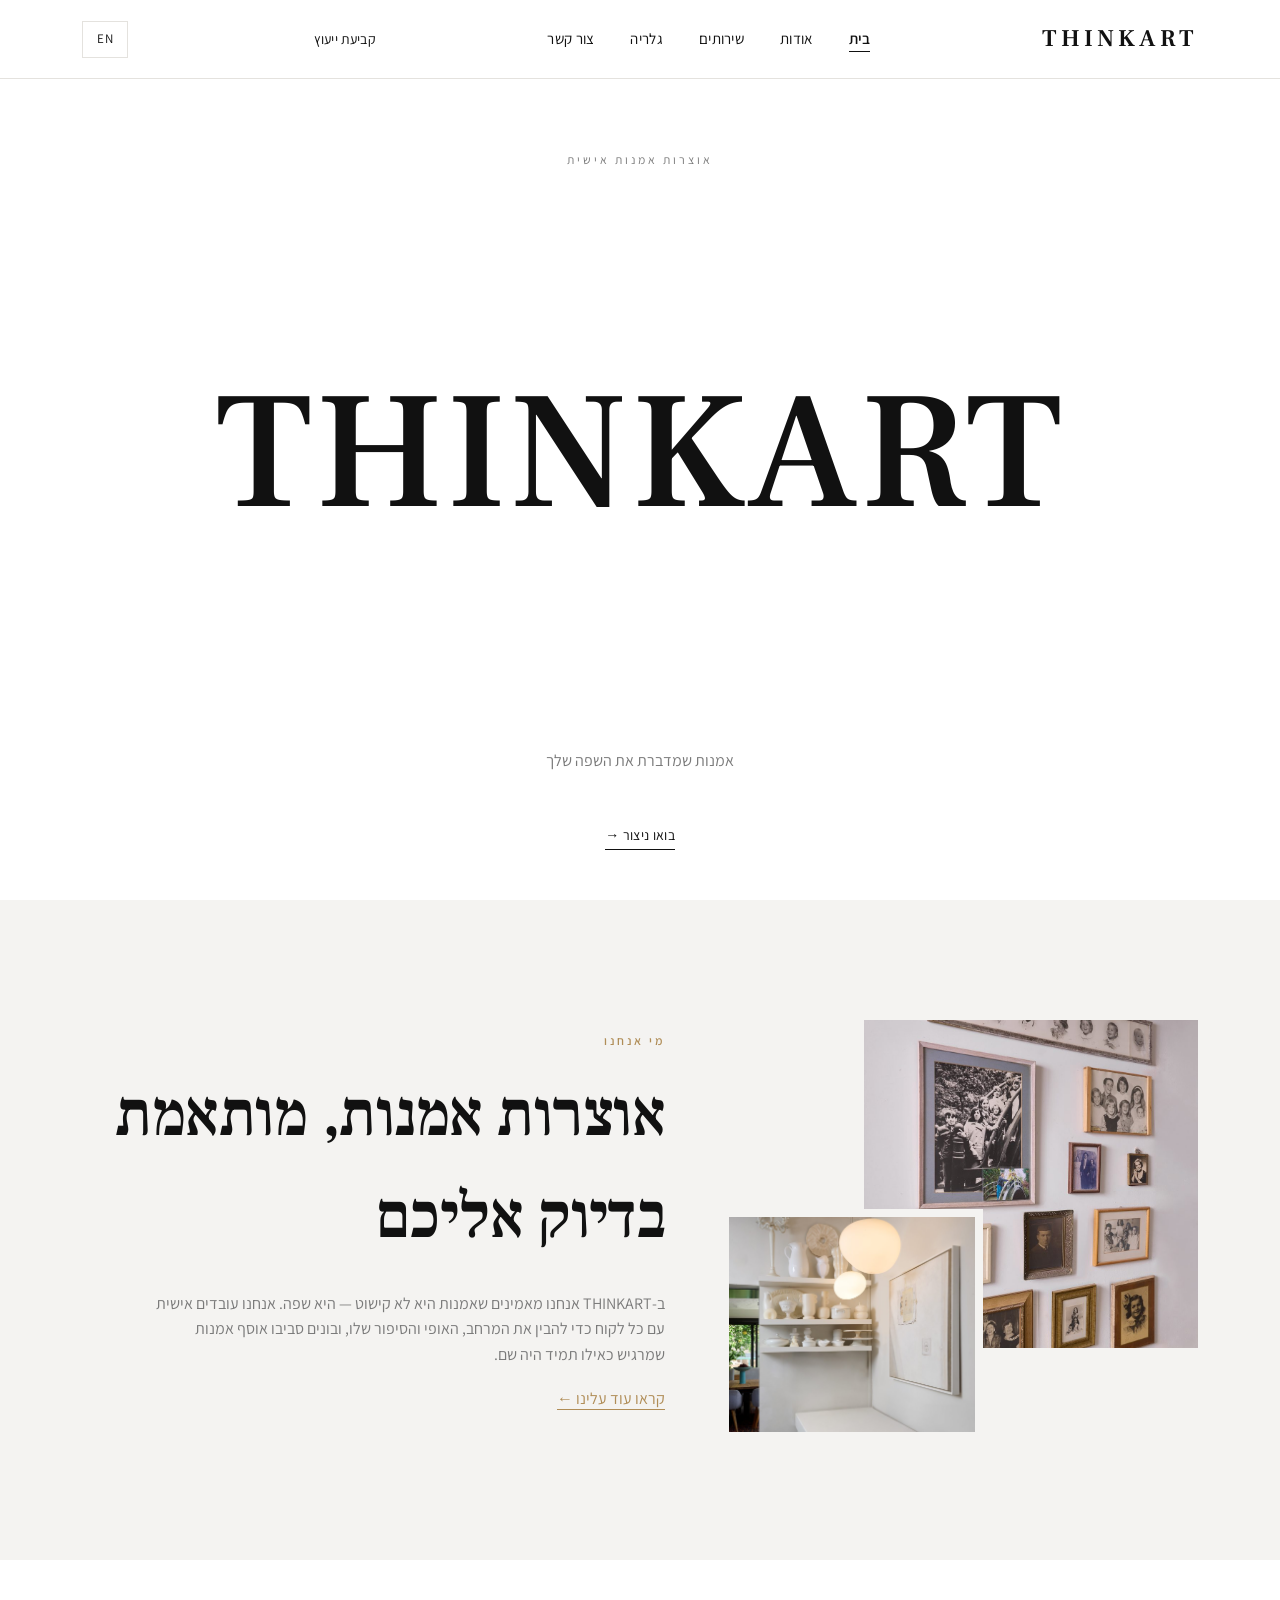
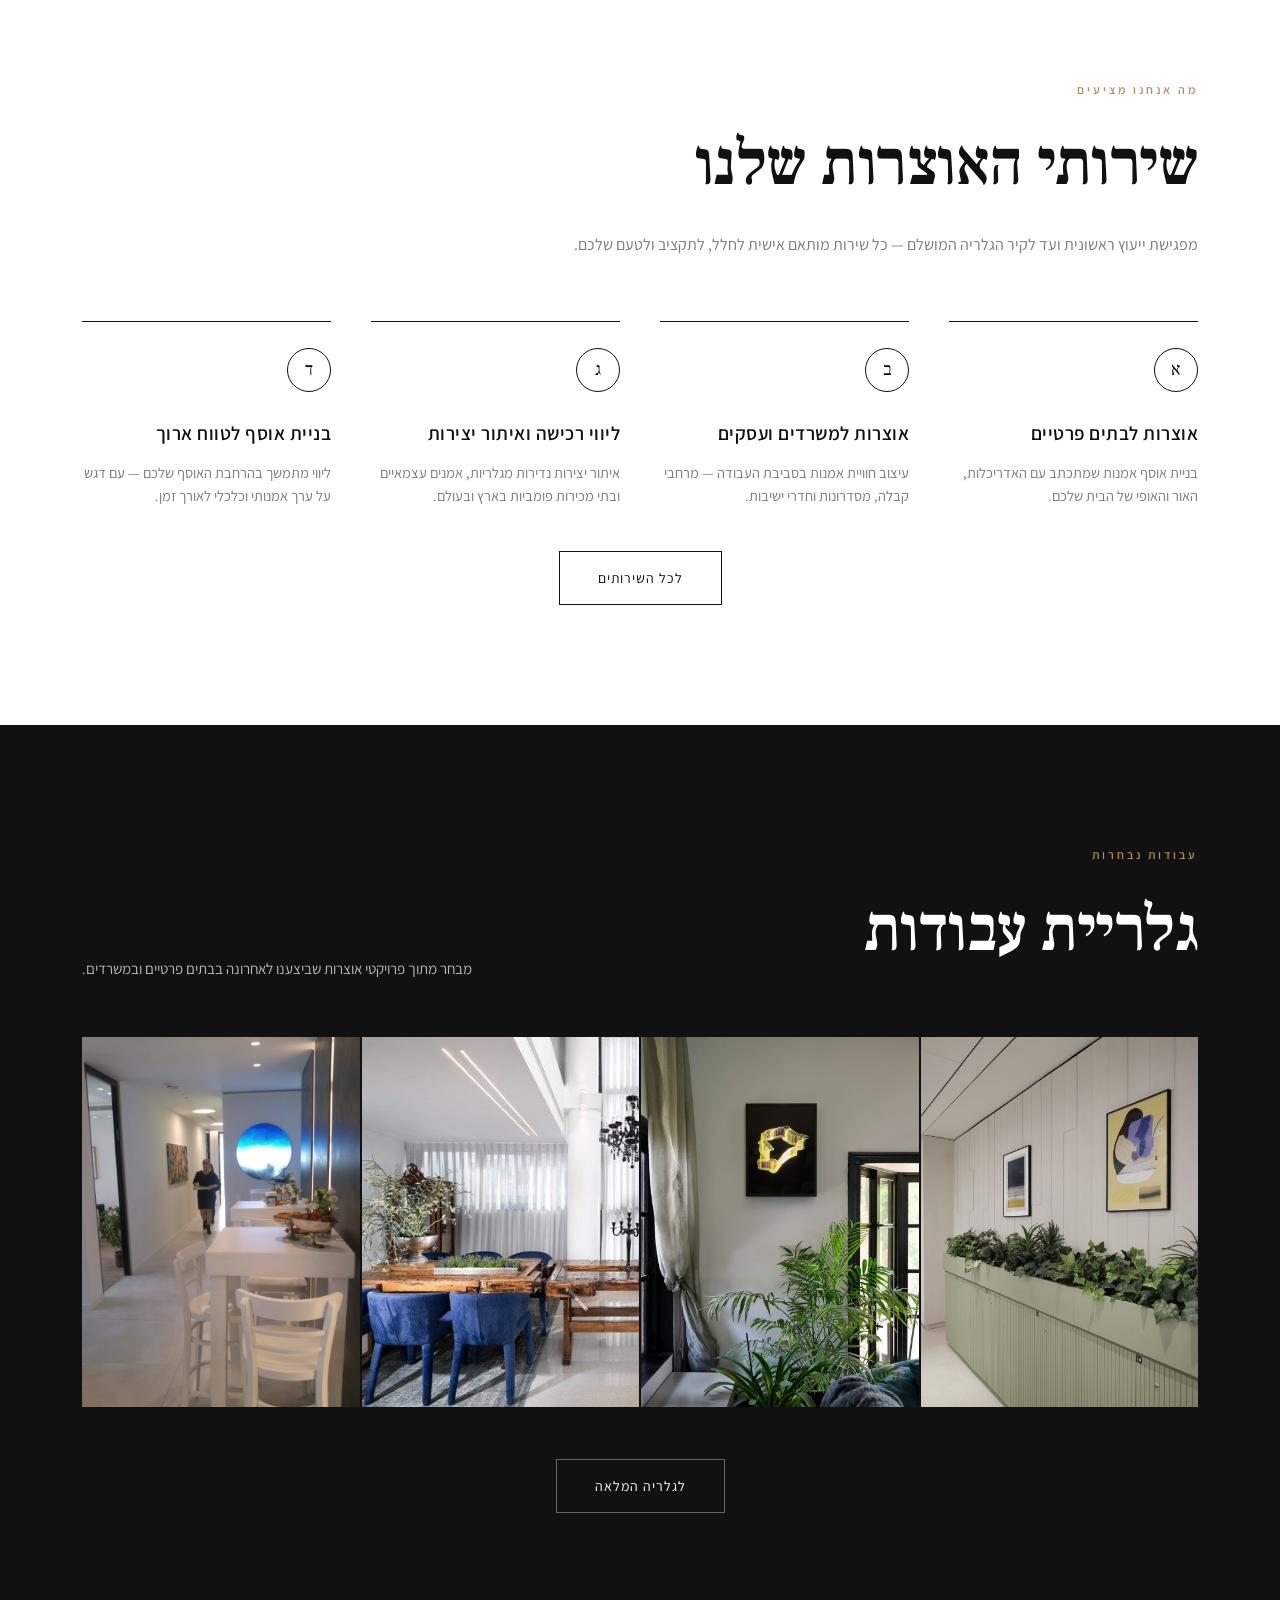
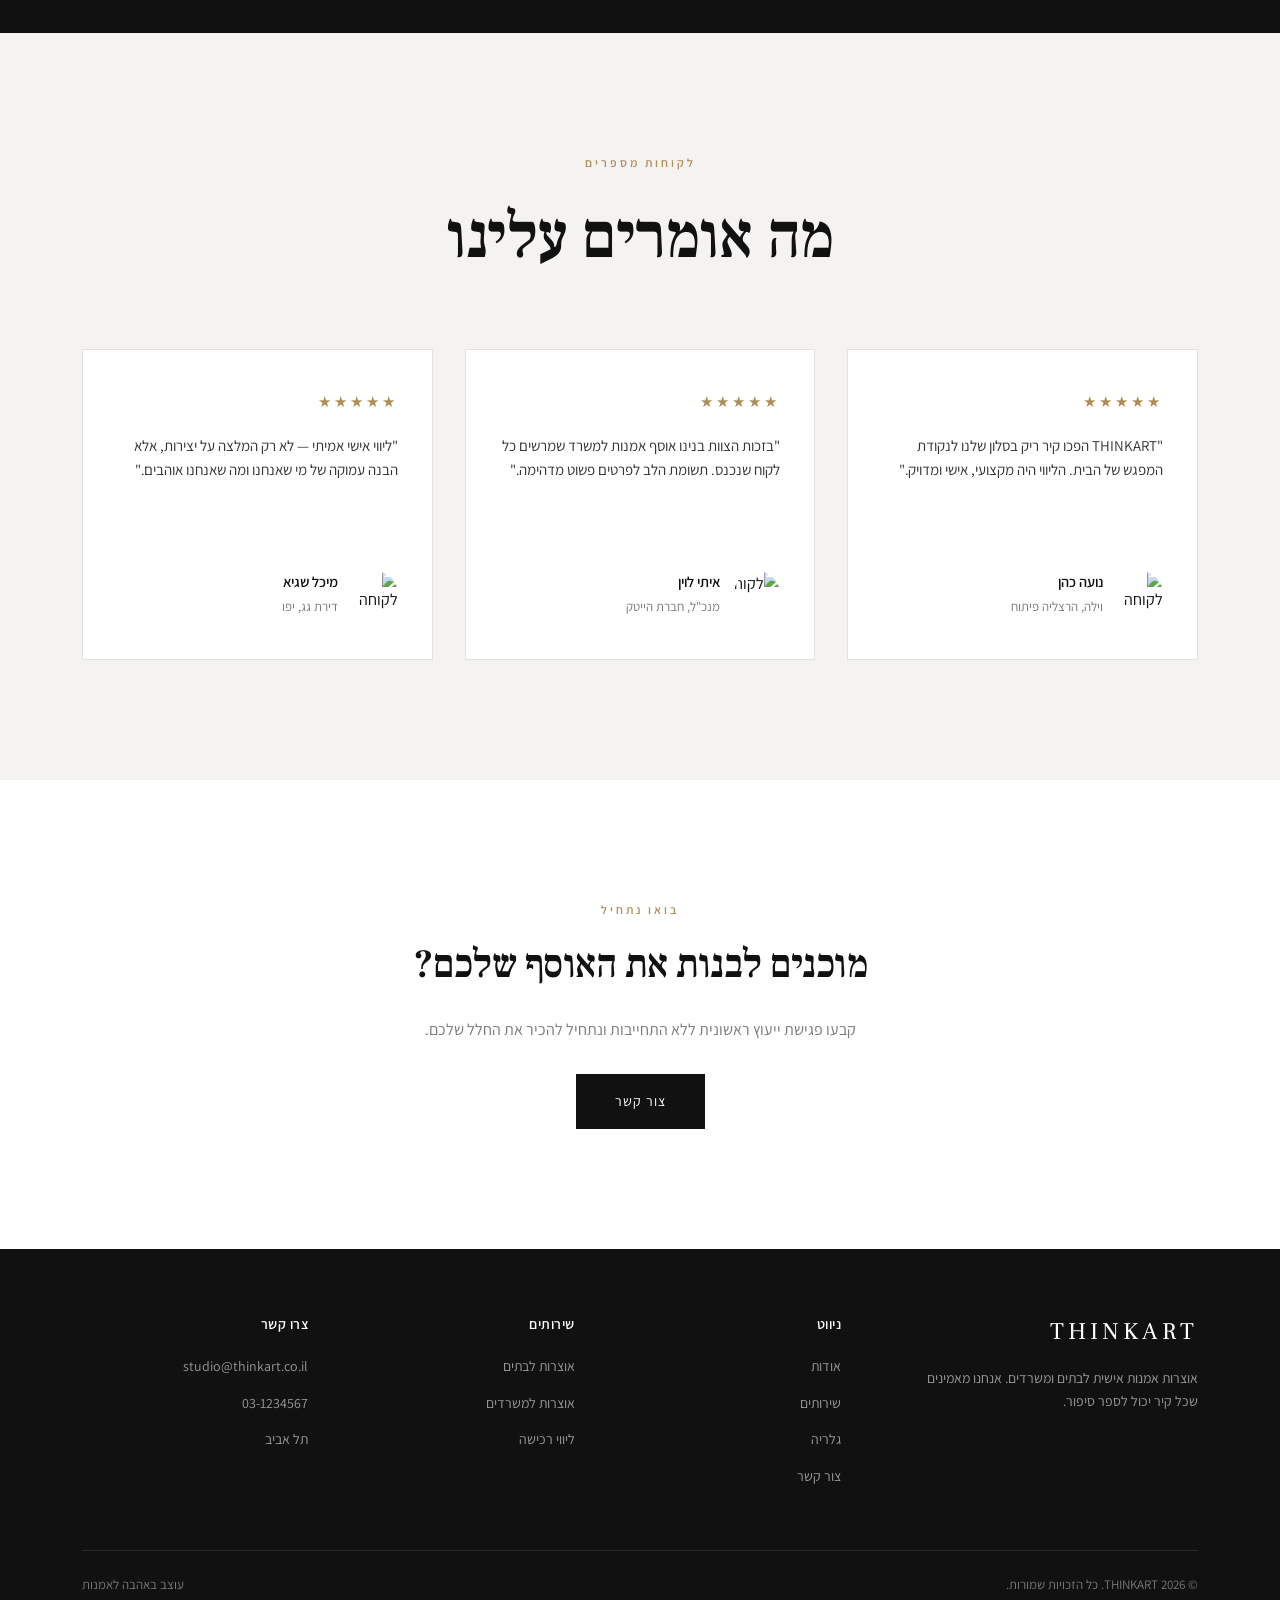
==== index.html @ 61cd1254 "Initial commit: THINKART landing site" ====
<!DOCTYPE html>
<html lang="he" dir="rtl">
<head>
<meta charset="UTF-8">
<meta name="viewport" content="width=device-width, initial-scale=1.0">
<title>THINKART | אוצרות אמנות אישית</title>
<link rel="preconnect" href="https://fonts.googleapis.com">
<link href="https://fonts.googleapis.com/css2?family=Assistant:wght@300;400;500;600;700&family=Frank+Ruhl+Libre:wght@400;500;700&display=swap" rel="stylesheet">
<link rel="stylesheet" href="style.css">
</head>
<body>

<header>
  <div class="nav-wrap">
    <a href="index.html" class="logo">THINKART</a>
    <nav>
      <ul id="navList">
        <li><a href="index.html" class="active">בית</a></li>
        <li><a href="about.html">אודות</a></li>
        <li><a href="services.html">שירותים</a></li>
        <li><a href="gallery.html">גלריה</a></li>
        <li><a href="contact.html">צור קשר</a></li>
      </ul>
    </nav>
    <a href="contact.html" class="btn nav-cta">קביעת ייעוץ</a>
    <a href="index-en.html" class="lang-toggle">EN</a>
    <button class="burger" id="burgerBtn" aria-label="תפריט">☰</button>
  </div>
</header>

<section class="hero-minimal" id="top">
  <span class="hero-min-label">אוצרות אמנות אישית</span>

  <div class="hero-min-center">
    <h1 class="hero-min-title">THINKART</h1>
  </div>

  <p class="hero-min-tagline">אמנות שמדברת את השפה שלך</p>

  <div class="hero-min-bottom container">
    <a href="contact.html" class="hero-min-cta">בואו ניצור →</a>
  </div>
</section>

<section class="about">
  <div class="container about-grid">
    <div class="about-imgs reveal">
      <div class="img1"><img src="images/gallery-06.jpg" alt="קיר זיכרון משפחתי בבית פרטי"></div>
      <div class="img2"><img src="images/gallery-08.jpg" alt="פינת קרמיקה ואמנות בגווני לבן"></div>
    </div>
    <div class="reveal">
      <span class="section-label">מי אנחנו</span>
      <h2>אוצרות אמנות, מותאמת<br>בדיוק אליכם</h2>
      <p>ב-THINKART אנחנו מאמינים שאמנות היא לא קישוט — היא שפה. אנחנו עובדים אישית עם כל לקוח כדי להבין את המרחב, האופי והסיפור שלו, ובונים סביבו אוסף אמנות שמרגיש כאילו תמיד היה שם.</p>
      <p><a href="about.html" style="color:var(--accent);border-bottom:1px solid var(--accent);">קראו עוד עלינו ←</a></p>
    </div>
  </div>
</section>

<section class="services">
  <div class="container">
    <div class="services-head reveal">
      <span class="section-label">מה אנחנו מציעים</span>
      <h2>שירותי האוצרות שלנו</h2>
      <p>מפגישת ייעוץ ראשונית ועד לקיר הגלריה המושלם — כל שירות מותאם אישית לחלל, לתקציב ולטעם שלכם.</p>
    </div>
    <div class="services-grid">
      <div class="service-card reveal">
        <div class="icon">א</div>
        <h3>אוצרות לבתים פרטיים</h3>
        <p>בניית אוסף אמנות שמתכתב עם האדריכלות, האור והאופי של הבית שלכם.</p>
      </div>
      <div class="service-card reveal">
        <div class="icon">ב</div>
        <h3>אוצרות למשרדים ועסקים</h3>
        <p>עיצוב חוויית אמנות בסביבת העבודה — מרחבי קבלה, מסדרונות וחדרי ישיבות.</p>
      </div>
      <div class="service-card reveal">
        <div class="icon">ג</div>
        <h3>ליווי רכישה ואיתור יצירות</h3>
        <p>איתור יצירות נדירות מגלריות, אמנים עצמאיים ובתי מכירות פומביות בארץ ובעולם.</p>
      </div>
      <div class="service-card reveal">
        <div class="icon">ד</div>
        <h3>בניית אוסף לטווח ארוך</h3>
        <p>ליווי מתמשך בהרחבת האוסף שלכם — עם דגש על ערך אמנותי וכלכלי לאורך זמן.</p>
      </div>
    </div>
    <div style="text-align:center;margin-top:44px;" class="reveal">
      <a href="services.html" class="btn">לכל השירותים</a>
    </div>
  </div>
</section>

<section class="gallery">
  <div class="container">
    <div class="gallery-head reveal">
      <div>
        <span class="section-label">עבודות נבחרות</span>
        <h2>גלריית עבודות</h2>
      </div>
      <p>מבחר מתוך פרויקטי אוצרות שביצענו לאחרונה בבתים פרטיים ובמשרדים.</p>
    </div>
    <div class="gallery-grid reveal">
      <div class="gallery-item">
        <img src="images/gallery-01.jpg" alt="מסדרון משרדי עם עבודות אמנות ממוסגרות">
        <div class="overlay"><span><strong>לובי משרדים</strong>אוצרות למסדרון כניסה</span></div>
      </div>
      <div class="gallery-item">
        <img src="images/gallery-09.jpg" alt="עבודת אמנות בוטנית מול הגינה">
        <div class="overlay"><span><strong>בית פרטי</strong>עבודה בוטנית מול הגינה</span></div>
      </div>
      <div class="gallery-item">
        <img src="images/gallery-12.jpg" alt="חדר אוכל עם עבודת קיר כחולה גדולה">
        <div class="overlay"><span><strong>בית פרטי</strong>עבודת קיר בחדר האוכל</span></div>
      </div>
      <div class="gallery-item">
        <img src="images/gallery-16.jpg" alt="פסל זכוכית עגול ועבודת קיר צבעונית במסדרון משרדי">
        <div class="overlay"><span><strong>לובי משרדים</strong>פסל זכוכית ועבודת קיר צבעונית</span></div>
      </div>
    </div>
    <div class="gallery-more reveal">
      <a href="gallery.html" class="btn">לגלריה המלאה</a>
    </div>
  </div>
</section>

<section class="testimonials">
  <div class="container">
    <div class="t-head reveal">
      <span class="section-label">לקוחות מספרים</span>
      <h2>מה אומרים עלינו</h2>
    </div>
    <div class="t-grid">
      <div class="t-card reveal">
        <div class="t-stars">★★★★★</div>
        <p>"THINKART הפכו קיר ריק בסלון שלנו לנקודת המפגש של הבית. הליווי היה מקצועי, אישי ומדויק."</p>
        <div class="t-person">
          <div class="t-avatar"><img src="https://images.unsplash.com/photo-1544005313-94ddf0286df2?q=80&w=200&auto=format&fit=crop" alt="לקוחה"></div>
          <div><strong>נועה כהן</strong><span>וילה, הרצליה פיתוח</span></div>
        </div>
      </div>
      <div class="t-card reveal">
        <div class="t-stars">★★★★★</div>
        <p>"בזכות הצוות בנינו אוסף אמנות למשרד שמרשים כל לקוח שנכנס. תשומת הלב לפרטים פשוט מדהימה."</p>
        <div class="t-person">
          <div class="t-avatar"><img src="https://images.unsplash.com/photo-1500648767791-00dcc994a43e?q=80&w=200&auto=format&fit=crop" alt="לקוח"></div>
          <div><strong>איתי לוין</strong><span>מנכ"ל, חברת הייטק</span></div>
        </div>
      </div>
      <div class="t-card reveal">
        <div class="t-stars">★★★★★</div>
        <p>"ליווי אישי אמיתי — לא רק המלצה על יצירות, אלא הבנה עמוקה של מי שאנחנו ומה שאנחנו אוהבים."</p>
        <div class="t-person">
          <div class="t-avatar"><img src="https://images.unsplash.com/photo-1517841905240-472988babdf9?q=80&w=200&auto=format&fit=crop" alt="לקוחה"></div>
          <div><strong>מיכל שגיא</strong><span>דירת גג, יפו</span></div>
        </div>
      </div>
    </div>
  </div>
</section>

<section class="contact">
  <div class="container" style="text-align:center;">
    <div class="reveal">
      <span class="section-label">בואו נתחיל</span>
      <h2 style="font-size:clamp(28px,4vw,40px);margin-bottom:20px;">מוכנים לבנות את האוסף שלכם?</h2>
      <p style="color:var(--grey);max-width:480px;margin:0 auto 32px;">קבעו פגישת ייעוץ ראשונית ללא התחייבות ונתחיל להכיר את החלל שלכם.</p>
      <a href="contact.html" class="btn btn-solid">צור קשר</a>
    </div>
  </div>
</section>

<footer>
  <div class="container">
    <div class="footer-grid">
      <div>
        <div class="footer-logo">THINKART</div>
        <p>אוצרות אמנות אישית לבתים ומשרדים. אנחנו מאמינים שכל קיר יכול לספר סיפור.</p>
      </div>
      <div class="footer-col">
        <h4>ניווט</h4>
        <ul>
          <li><a href="about.html">אודות</a></li>
          <li><a href="services.html">שירותים</a></li>
          <li><a href="gallery.html">גלריה</a></li>
          <li><a href="contact.html">צור קשר</a></li>
        </ul>
      </div>
      <div class="footer-col">
        <h4>שירותים</h4>
        <ul>
          <li><a href="services.html">אוצרות לבתים</a></li>
          <li><a href="services.html">אוצרות למשרדים</a></li>
          <li><a href="services.html">ליווי רכישה</a></li>
        </ul>
      </div>
      <div class="footer-col">
        <h4>צרו קשר</h4>
        <ul>
          <li><a href="#">studio@thinkart.co.il</a></li>
          <li><a href="#">03-1234567</a></li>
          <li><a href="#">תל אביב</a></li>
        </ul>
      </div>
    </div>
    <div class="footer-bottom">
      <span>© 2026 THINKART. כל הזכויות שמורות.</span>
      <span>עוצב באהבה לאמנות</span>
    </div>
  </div>
</footer>

<script src="script.js"></script>
</body>
</html>
---- style.css ----
:root{
  --black:#111111;
  --white:#ffffff;
  --grey:#7a7a7a;
  --light-grey:#f4f3f1;
  --line:#e4e2de;
  --accent:#b08d57;
}
*{margin:0;padding:0;box-sizing:border-box;}
html{scroll-behavior:smooth;}
body{
  font-family:'Assistant', sans-serif;
  color:var(--black);
  background:var(--white);
  line-height:1.6;
  font-weight:400;
}
h1,h2,h3,.serif{
  font-family:'Frank Ruhl Libre', serif;
  font-weight:500;
  letter-spacing:.5px;
}
h1{letter-spacing:-1.5px;font-weight:600;}
h2{letter-spacing:-.5px;font-weight:600;}

/* Marquee ticker */
.marquee-wrap{
  overflow:hidden;
  background:var(--black);
  padding:20px 0;
  border-top:1px solid #2a2a2a;
  border-bottom:1px solid #2a2a2a;
}
.marquee{
  display:flex;width:max-content;white-space:nowrap;
  animation:marquee-scroll 26s linear infinite;
}
.marquee span{
  font-family:'Frank Ruhl Libre',serif;
  font-size:clamp(20px,3vw,30px);
  color:var(--white);
  padding:0 26px;
  display:inline-flex;align-items:center;gap:26px;
  font-weight:500;
}
.marquee span::after{content:'※';color:var(--accent);font-size:16px;}
@keyframes marquee-scroll{
  from{transform:translateX(0);}
  to{transform:translateX(-50%);}
}
@media(prefers-reduced-motion: reduce){.marquee{animation:none;}}
a{color:inherit;text-decoration:none;}
img{display:block;width:100%;height:100%;object-fit:cover;}
.container{max-width:1180px;margin:0 auto;padding:0 32px;}
.section-label{
  text-transform:uppercase;
  letter-spacing:3px;
  font-size:12px;
  color:var(--accent);
  font-weight:600;
  margin-bottom:14px;
  display:block;
}
.btn{
  display:inline-block;
  padding:15px 38px;
  border:1px solid var(--black);
  font-size:14px;
  letter-spacing:1px;
  transition:all .3s ease;
  cursor:pointer;
  background:transparent;
}
.btn:hover{background:var(--black);color:var(--white);}
.btn-solid{background:var(--black);color:var(--white);}
.btn-solid:hover{background:transparent;color:var(--black);}

/* Header */
header{
  position:fixed;top:0;right:0;left:0;
  background:rgba(255,255,255,.92);
  backdrop-filter:blur(8px);
  z-index:100;
  border-bottom:1px solid var(--line);
}
.nav-wrap{
  display:flex;align-items:center;justify-content:space-between;
  padding:20px 32px;
  max-width:1180px;margin:0 auto;
}
.logo{
  font-family:'Frank Ruhl Libre', serif;
  font-size:24px;
  letter-spacing:4px;
  font-weight:600;
}
nav ul{display:flex;gap:36px;list-style:none;}
nav a{font-size:15px;letter-spacing:.3px;position:relative;}
nav a::after{
  content:'';position:absolute;bottom:-4px;right:0;width:0;height:1px;
  background:var(--black);transition:width .3s;
}
nav a:hover::after,nav a.active::after{width:100%;}
nav a.active{font-weight:600;}
.nav-cta{display:none;border:none;padding:0;font-size:14px;letter-spacing:.3px;border-bottom:1px solid transparent;transition:border-color .2s;}
.nav-cta:hover{background:transparent;color:var(--black);border-bottom-color:var(--black);}
@media(min-width:900px){.nav-cta{display:inline-block;}}
.burger{display:none;font-size:26px;background:none;border:none;cursor:pointer;}
.lang-toggle{
  border:1px solid var(--line);
  padding:7px 14px;
  font-size:13px;
  letter-spacing:.5px;
  margin-inline-start:14px;
  transition:all .2s;
  flex-shrink:0;
}
.lang-toggle:hover{background:var(--black);color:var(--white);border-color:var(--black);}

/* Page header banner (for inner pages) */
.page-banner{
  padding:160px 0 70px;
  background:var(--light-grey);
  text-align:center;
}
.page-banner h1{font-size:clamp(44px,8vw,88px);line-height:.98;margin-bottom:18px;}
.page-banner p{color:var(--grey);max-width:560px;margin:0 auto;font-size:16px;}
.breadcrumb{font-size:13px;color:var(--grey);margin-bottom:18px;letter-spacing:.3px;}
.breadcrumb a{color:var(--accent);}

/* Minimal editorial hero (home page) */
.hero-minimal{
  min-height:100vh;
  display:flex;flex-direction:column;justify-content:space-between;
  padding:150px 0 50px;
  position:relative;
  background:var(--white);
}
.hero-min-label{font-size:12px;letter-spacing:3px;text-transform:uppercase;color:var(--grey);text-align:center;}
.hero-min-center{
  position:relative;flex:1;
  display:flex;align-items:center;justify-content:center;
  text-align:center;min-height:260px;
}
.scatter-words{position:absolute;inset:0;pointer-events:none;overflow:hidden;}
.scatter-words span{
  position:absolute;font-family:'Frank Ruhl Libre',serif;
  color:var(--line);font-size:22px;
}
.hero-min-title{
  position:relative;z-index:1;
  font-size:clamp(56px,13vw,190px);
  letter-spacing:2px;font-weight:500;
  color:var(--black);
}
.hero-min-tagline{
  text-align:center;color:var(--grey);font-size:16px;
  margin-top:6px;
}
.hero-min-bottom{
  display:flex;justify-content:center;align-items:flex-end;
  gap:24px;flex-wrap:wrap;margin-top:50px;
}
.hero-min-col{
  display:flex;flex-direction:column;gap:5px;
  font-size:11px;color:#c9c9c9;
  text-transform:uppercase;letter-spacing:.5px;line-height:1.9;
  min-width:140px;
}
.hero-min-cta{
  font-size:14px;letter-spacing:.3px;
  border-bottom:1px solid var(--black);
  padding-bottom:3px;white-space:nowrap;
}
@media(max-width:700px){
  .hero-min-col{display:none;}
  .hero-min-bottom{justify-content:center;}
}

/* Hero */
.hero{
  min-height:100vh;
  display:flex;flex-direction:column;
  padding-top:73px;
  background:var(--white);
  position:relative;
}
.hero-inner{flex:1;display:flex;align-items:center;}
.hero-grid{
  display:grid;grid-template-columns:1fr;gap:60px;
  align-items:center;width:100%;
}
@media(min-width:900px){.hero-grid{grid-template-columns:1.1fr .9fr;}}
.hero-text h1{
  font-size:clamp(42px,7.5vw,96px);
  line-height:.98;
  margin-bottom:28px;
}
.hero-text p{
  font-size:18px;
  color:var(--grey);
  max-width:480px;
  margin-bottom:36px;
}
.hero-cta{display:flex;gap:16px;flex-wrap:wrap;}
.hero-visual{
  position:relative;
  aspect-ratio:4/5;
  background:var(--light-grey);
  overflow:hidden;
}
.hero-visual img{transition:transform 8s ease;}
.hero-visual:hover img{transform:scale(1.06);}
.hero-visual::before{
  content:'';position:absolute;inset:18px;
  border:1px solid rgba(255,255,255,.6);
  z-index:2;pointer-events:none;
}
.hero-stats{
  display:flex;gap:48px;margin-top:56px;padding-top:36px;
  border-top:1px solid var(--line);
  max-width:520px;
}
.hero-stats div strong{font-family:'Frank Ruhl Libre',serif;font-size:28px;display:block;}
.hero-stats div span{font-size:13px;color:var(--grey);letter-spacing:.3px;}

/* About */
.about{padding:120px 0;background:var(--light-grey);}
.about-grid{display:grid;grid-template-columns:1fr;gap:56px;align-items:center;}
@media(min-width:900px){.about-grid{grid-template-columns:.9fr 1.1fr;}}
.about-imgs{position:relative;height:420px;}
.about-imgs .img1{position:absolute;top:0;right:0;width:70%;height:78%;overflow:hidden;}
.about-imgs .img2{position:absolute;bottom:0;left:0;width:55%;height:55%;overflow:hidden;border:8px solid var(--light-grey);}
.about h2{font-size:clamp(32px,5.5vw,64px);margin-bottom:22px;}
.about p{color:var(--grey);font-size:16px;margin-bottom:18px;max-width:520px;}
.about-points{display:flex;flex-direction:column;gap:16px;margin-top:28px;}
.about-point{display:flex;align-items:flex-start;gap:14px;}
.about-point .num{
  font-family:'Frank Ruhl Libre',serif;color:var(--accent);
  font-size:15px;border:1px solid var(--accent);
  width:30px;height:30px;border-radius:50%;
  display:flex;align-items:center;justify-content:center;flex-shrink:0;
}
.about.on-white{background:var(--white);}

/* Values (about page extra) */
.values-grid{display:grid;grid-template-columns:1fr;gap:44px;margin-top:36px;}
@media(min-width:700px){.values-grid{grid-template-columns:repeat(3,1fr);}}
.value-card{background:transparent;padding:0;border-top:1px solid var(--black);padding-top:22px;}
.value-card h3{font-size:20px;margin-bottom:10px;font-family:'Frank Ruhl Libre',serif;font-weight:600;}
.value-card p{color:var(--grey);font-size:14.5px;}

/* Services */
.services{padding:120px 0;}
.services-head{max-width:640px;margin-bottom:64px;}
.services-head h2{font-size:clamp(32px,5.5vw,64px);}
.services-head p{color:var(--grey);margin-top:16px;font-size:16px;}
.services-grid{display:grid;grid-template-columns:1fr;gap:48px 40px;background:transparent;border:none;}
@media(min-width:700px){.services-grid{grid-template-columns:repeat(2,1fr);}}
@media(min-width:1050px){.services-grid{grid-template-columns:repeat(4,1fr);}}
.service-card{
  background:transparent;padding:0;padding-top:26px;
  border-top:1px solid var(--black);
  transition:opacity .35s ease;
}
.service-card:hover{opacity:.6;}
.service-card .icon{
  width:44px;height:44px;margin-bottom:26px;
  border:1px solid var(--black);border-radius:50%;
  display:flex;align-items:center;justify-content:center;
  font-family:'Frank Ruhl Libre',serif;font-size:18px;
}
.service-card h3{font-size:19px;margin-bottom:12px;font-weight:600;font-family:'Assistant',sans-serif;}
.service-card p{font-size:14.5px;color:var(--grey);}
.service-card a.more{display:inline-block;margin-top:16px;font-size:13px;color:var(--accent);border-bottom:1px solid var(--accent);}

/* Gallery */
.gallery{padding:120px 0;background:var(--black);color:var(--white);}
.gallery.on-white{background:var(--white);color:var(--black);}
.gallery.on-white .gallery-head h2{color:var(--black);}
.gallery.on-white .gallery-head p{color:var(--grey);}
.gallery.on-white .filter-btn{border-color:#ccc;color:#555;}
.gallery.on-white .filter-btn.active,.gallery.on-white .filter-btn:hover{background:var(--black);color:var(--white);border-color:var(--black);}
.gallery.on-white .gallery-more .btn{border-color:var(--black);color:var(--black);}
.gallery.on-white .gallery-more .btn:hover{background:var(--black);color:var(--white);}
.gallery-head{
  display:flex;justify-content:space-between;align-items:flex-end;
  flex-wrap:wrap;gap:24px;margin-bottom:56px;
}
.gallery-head h2{font-size:clamp(32px,5.5vw,64px);color:var(--white);}
.gallery-head p{color:#b8b8b8;max-width:420px;font-size:15px;}
.gallery .section-label{color:var(--accent);}
.gallery-filters{display:flex;gap:10px;flex-wrap:wrap;margin-bottom:40px;}
.filter-btn{
  background:transparent;border:1px solid #444;color:#ccc;
  padding:9px 20px;font-size:13px;letter-spacing:.5px;
  cursor:pointer;transition:all .25s;
}
.filter-btn.active,.filter-btn:hover{background:var(--white);color:var(--black);border-color:var(--white);}
.gallery-grid{
  display:grid;grid-template-columns:repeat(2,1fr);gap:2px;
}
@media(min-width:700px){.gallery-grid{grid-template-columns:repeat(4,1fr);}}
.gallery-item{
  position:relative;aspect-ratio:3/4;overflow:hidden;cursor:pointer;
}
.gallery-item img{transition:transform .6s ease, filter .6s ease;filter:grayscale(15%);}
.gallery-item:hover img{transform:scale(1.08);filter:grayscale(0%);}
.gallery-item .overlay{
  position:absolute;inset:0;
  background:linear-gradient(to top, rgba(0,0,0,.75), transparent 55%);
  display:flex;align-items:flex-end;padding:18px;
  opacity:0;transition:opacity .35s;
}
.gallery-item:hover .overlay{opacity:1;}
.gallery-item .overlay span{font-size:13px;letter-spacing:.5px;}
.gallery-item .overlay strong{display:block;font-family:'Frank Ruhl Libre',serif;font-size:16px;margin-bottom:4px;}
.gallery-more{text-align:center;margin-top:52px;}
.gallery-more .btn{border-color:#666;color:var(--white);}
.gallery-more .btn:hover{background:var(--white);color:var(--black);}

/* Process */
.process{padding:120px 0;}
.process.on-grey{background:var(--light-grey);}
.process-head{max-width:600px;margin-bottom:70px;}
.process-head h2{font-size:clamp(32px,5.5vw,64px);}
.process-steps{display:grid;grid-template-columns:1fr;gap:0;position:relative;}
@media(min-width:900px){.process-steps{grid-template-columns:repeat(4,1fr);}}
.process-step{
  padding:0 26px 26px 0;position:relative;
}
.process-step .step-num{
  font-family:'Frank Ruhl Libre',serif;font-size:52px;
  -webkit-text-stroke:1px var(--black);
  color:transparent;
  margin-bottom:18px;
  display:block;
}
.process-step h3{font-size:18px;margin-bottom:10px;font-weight:600;font-family:'Assistant',sans-serif;}
.process-step p{font-size:14.5px;color:var(--grey);}

/* Testimonials */
.testimonials{background:var(--light-grey);padding:120px 0;}
.testimonials.on-white{background:var(--white);}
.t-head{text-align:center;max-width:600px;margin:0 auto 60px;}
.t-head h2{font-size:clamp(32px,5.5vw,64px);}
.t-grid{display:grid;grid-template-columns:1fr;gap:32px;}
@media(min-width:900px){.t-grid{grid-template-columns:repeat(3,1fr);}}
.t-card{background:var(--white);padding:40px 34px;border:1px solid var(--line);}
.testimonials.on-white .t-card{background:var(--light-grey);border-color:var(--light-grey);}
.t-stars{color:var(--accent);letter-spacing:3px;margin-bottom:20px;font-size:15px;}
.t-card p{font-size:15px;color:#333;margin-bottom:26px;min-height:110px;}
.t-person{display:flex;align-items:center;gap:14px;}
.t-avatar{width:46px;height:46px;border-radius:50%;overflow:hidden;flex-shrink:0;}
.t-person strong{display:block;font-size:14.5px;font-weight:600;}
.t-person span{font-size:13px;color:var(--grey);}

/* CTA / Contact */
.contact{padding:120px 0;}
.contact-grid{display:grid;grid-template-columns:1fr;gap:60px;}
@media(min-width:900px){.contact-grid{grid-template-columns:.9fr 1.1fr;}}
.contact-info h2{font-size:clamp(32px,5.5vw,64px);margin-bottom:20px;}
.contact-info p{color:var(--grey);margin-bottom:36px;max-width:420px;}
.contact-detail{display:flex;align-items:center;gap:14px;margin-bottom:20px;font-size:15px;}
.contact-detail .dot{width:8px;height:8px;border-radius:50%;background:var(--accent);flex-shrink:0;}
.contact-social{display:flex;gap:14px;margin-top:36px;}
.contact-social a{
  width:42px;height:42px;border:1px solid var(--line);border-radius:50%;
  display:flex;align-items:center;justify-content:center;font-size:14px;
  transition:all .25s;
}
.contact-social a:hover{background:var(--black);color:var(--white);border-color:var(--black);}

form{background:var(--light-grey);padding:44px;}
.form-row{display:grid;grid-template-columns:1fr 1fr;gap:18px;margin-bottom:18px;}
@media(max-width:500px){.form-row{grid-template-columns:1fr;}}
label{font-size:13px;letter-spacing:.4px;display:block;margin-bottom:8px;color:#444;}
input,select,textarea{
  width:100%;padding:13px 14px;border:1px solid var(--line);
  background:var(--white);font-family:'Assistant',sans-serif;font-size:14.5px;
  outline:none;transition:border-color .25s;
}
input:focus,select:focus,textarea:focus{border-color:var(--black);}
.full{margin-bottom:18px;}
textarea{resize:vertical;min-height:110px;}
form .btn{width:100%;margin-top:6px;}

/* Map placeholder */
.map-block{height:320px;background:var(--light-grey);display:flex;align-items:center;justify-content:center;color:var(--grey);font-size:14px;letter-spacing:.5px;border:1px solid var(--line);}

footer{background:var(--black);color:#ccc;padding:64px 0 28px;}
.footer-grid{display:grid;grid-template-columns:1fr;gap:40px;margin-bottom:50px;}
@media(min-width:800px){.footer-grid{grid-template-columns:1.4fr 1fr 1fr 1fr;}}
.footer-logo{font-family:'Frank Ruhl Libre',serif;font-size:24px;letter-spacing:4px;color:var(--white);margin-bottom:16px;}
.footer-grid p{font-size:14px;color:#999;max-width:280px;}
.footer-col h4{color:var(--white);font-size:14px;letter-spacing:.5px;margin-bottom:18px;font-weight:600;}
.footer-col ul{list-style:none;}
.footer-col li{margin-bottom:11px;}
.footer-col a{font-size:14px;color:#999;transition:color .2s;}
.footer-col a:hover{color:var(--white);}
.footer-bottom{
  border-top:1px solid #2a2a2a;padding-top:24px;
  display:flex;justify-content:space-between;flex-wrap:wrap;gap:12px;
  font-size:13px;color:#777;
}

/* Mobile nav */
@media(max-width:899px){
  nav ul{
    position:fixed;top:73px;right:0;left:0;background:var(--white);
    flex-direction:column;padding:26px 32px;gap:22px;
    border-bottom:1px solid var(--line);
    transform:translateY(-150%);opacity:0;transition:all .3s ease;
    pointer-events:none;
  }
  nav ul.open{transform:translateY(0);opacity:1;pointer-events:auto;}
  .burger{display:block;}
  .about-imgs{height:340px;}
}

/* Content is visible by default. JS may optionally add "pre-hide" to
   elements below the fold and then swap it for "visible" on scroll —
   but nothing depends on JS running for content to be seen. */
.reveal{transition:opacity .7s ease, transform .7s ease;}
.reveal.pre-hide{opacity:0;transform:translateY(24px);}
.reveal.visible{opacity:1;transform:translateY(0);}
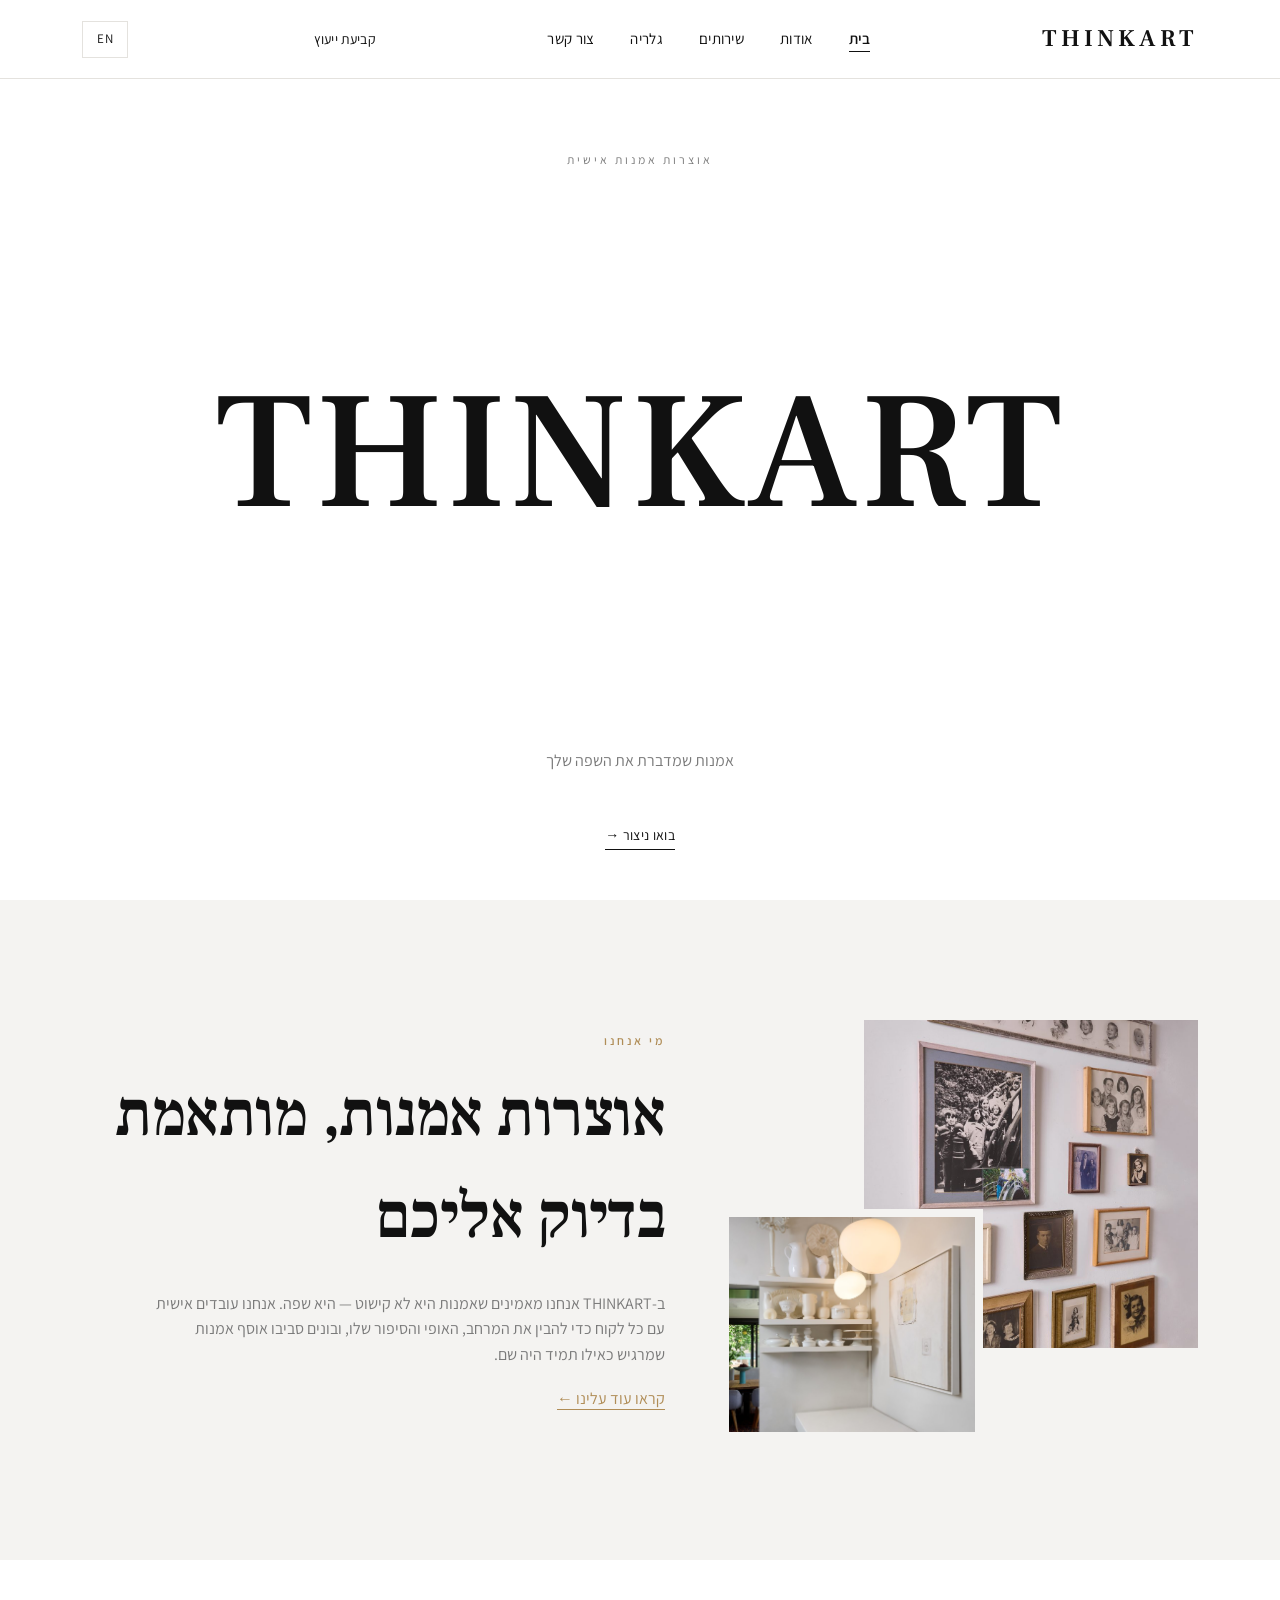
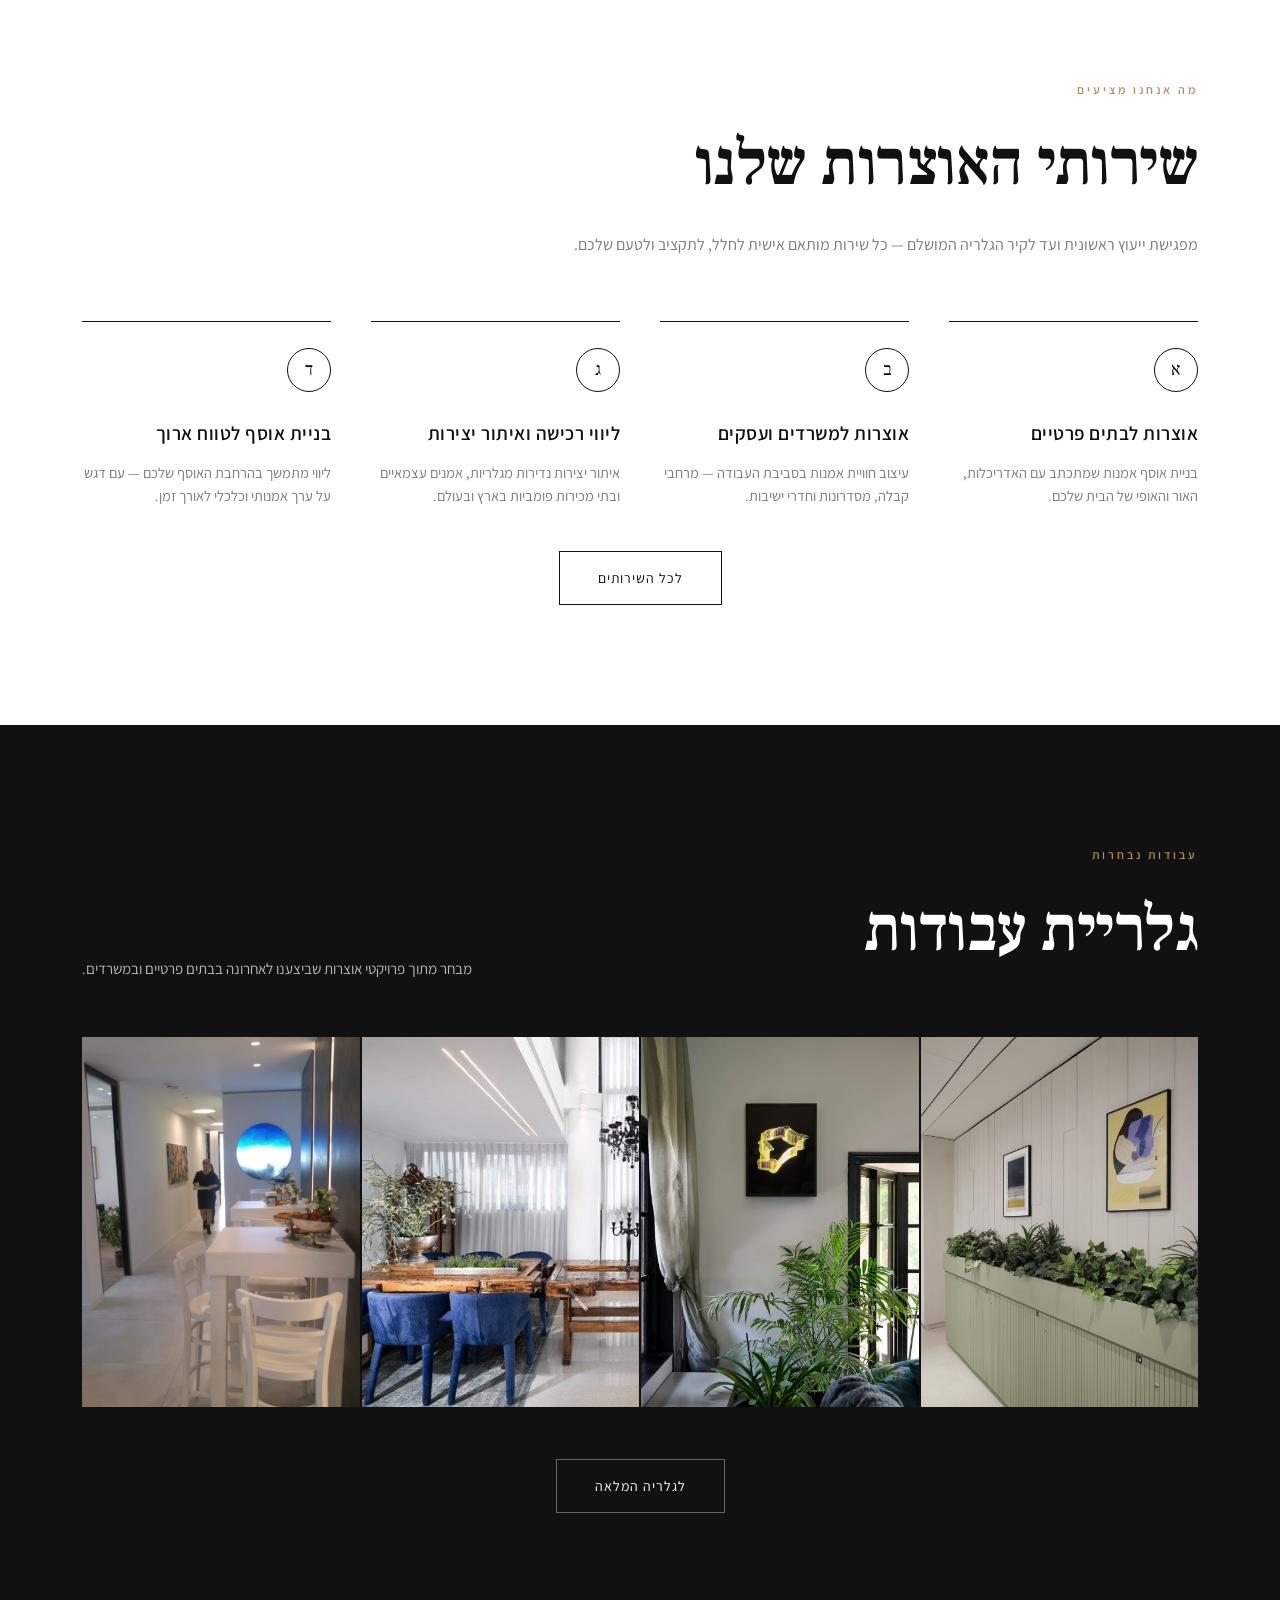
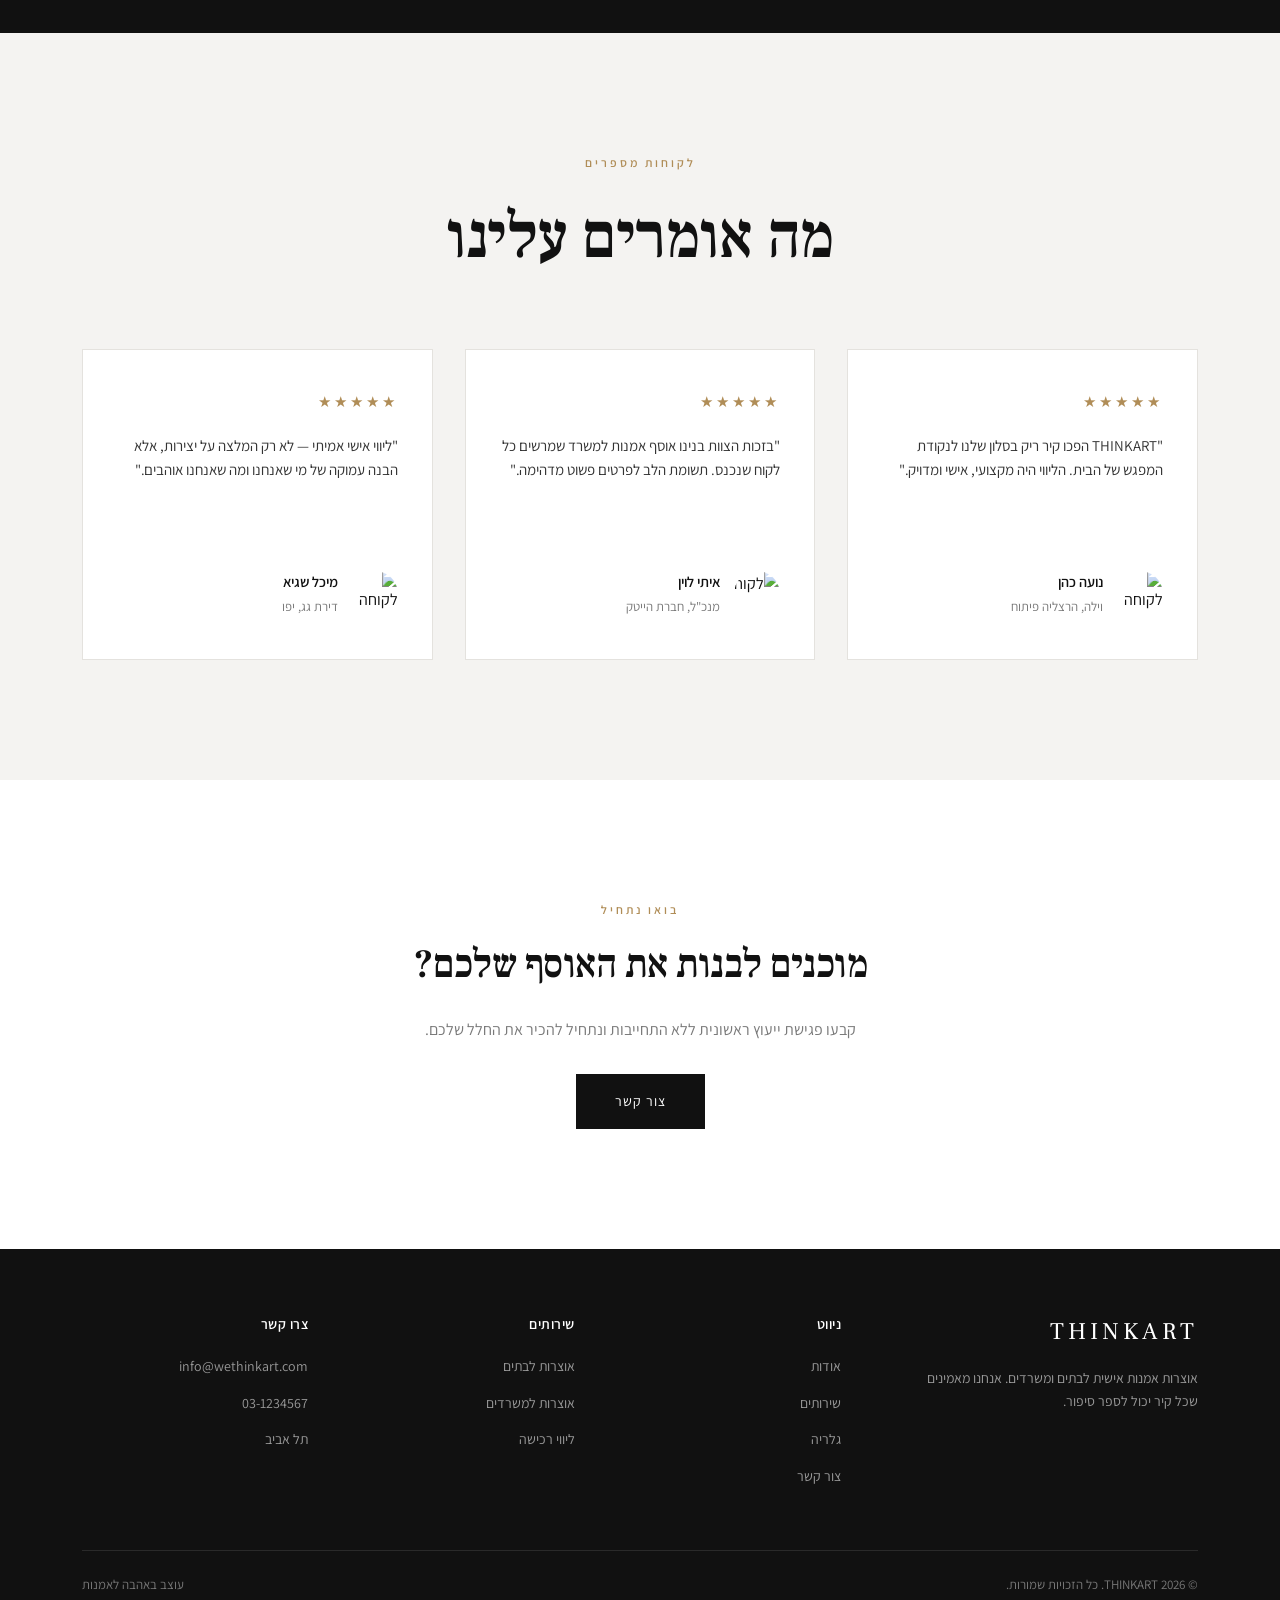
==== commit 65e46002: "Update email to info@wethinkart.com and rewrite About section with founders' story Co-Authored-By: C" ====
--- a/index.html
+++ b/index.html
@@ -198,7 +198,7 @@
       <div class="footer-col">
         <h4>צרו קשר</h4>
         <ul>
-          <li><a href="#">studio@thinkart.co.il</a></li>
+          <li><a href="#">info@wethinkart.com</a></li>
           <li><a href="#">03-1234567</a></li>
           <li><a href="#">תל אביב</a></li>
         </ul>
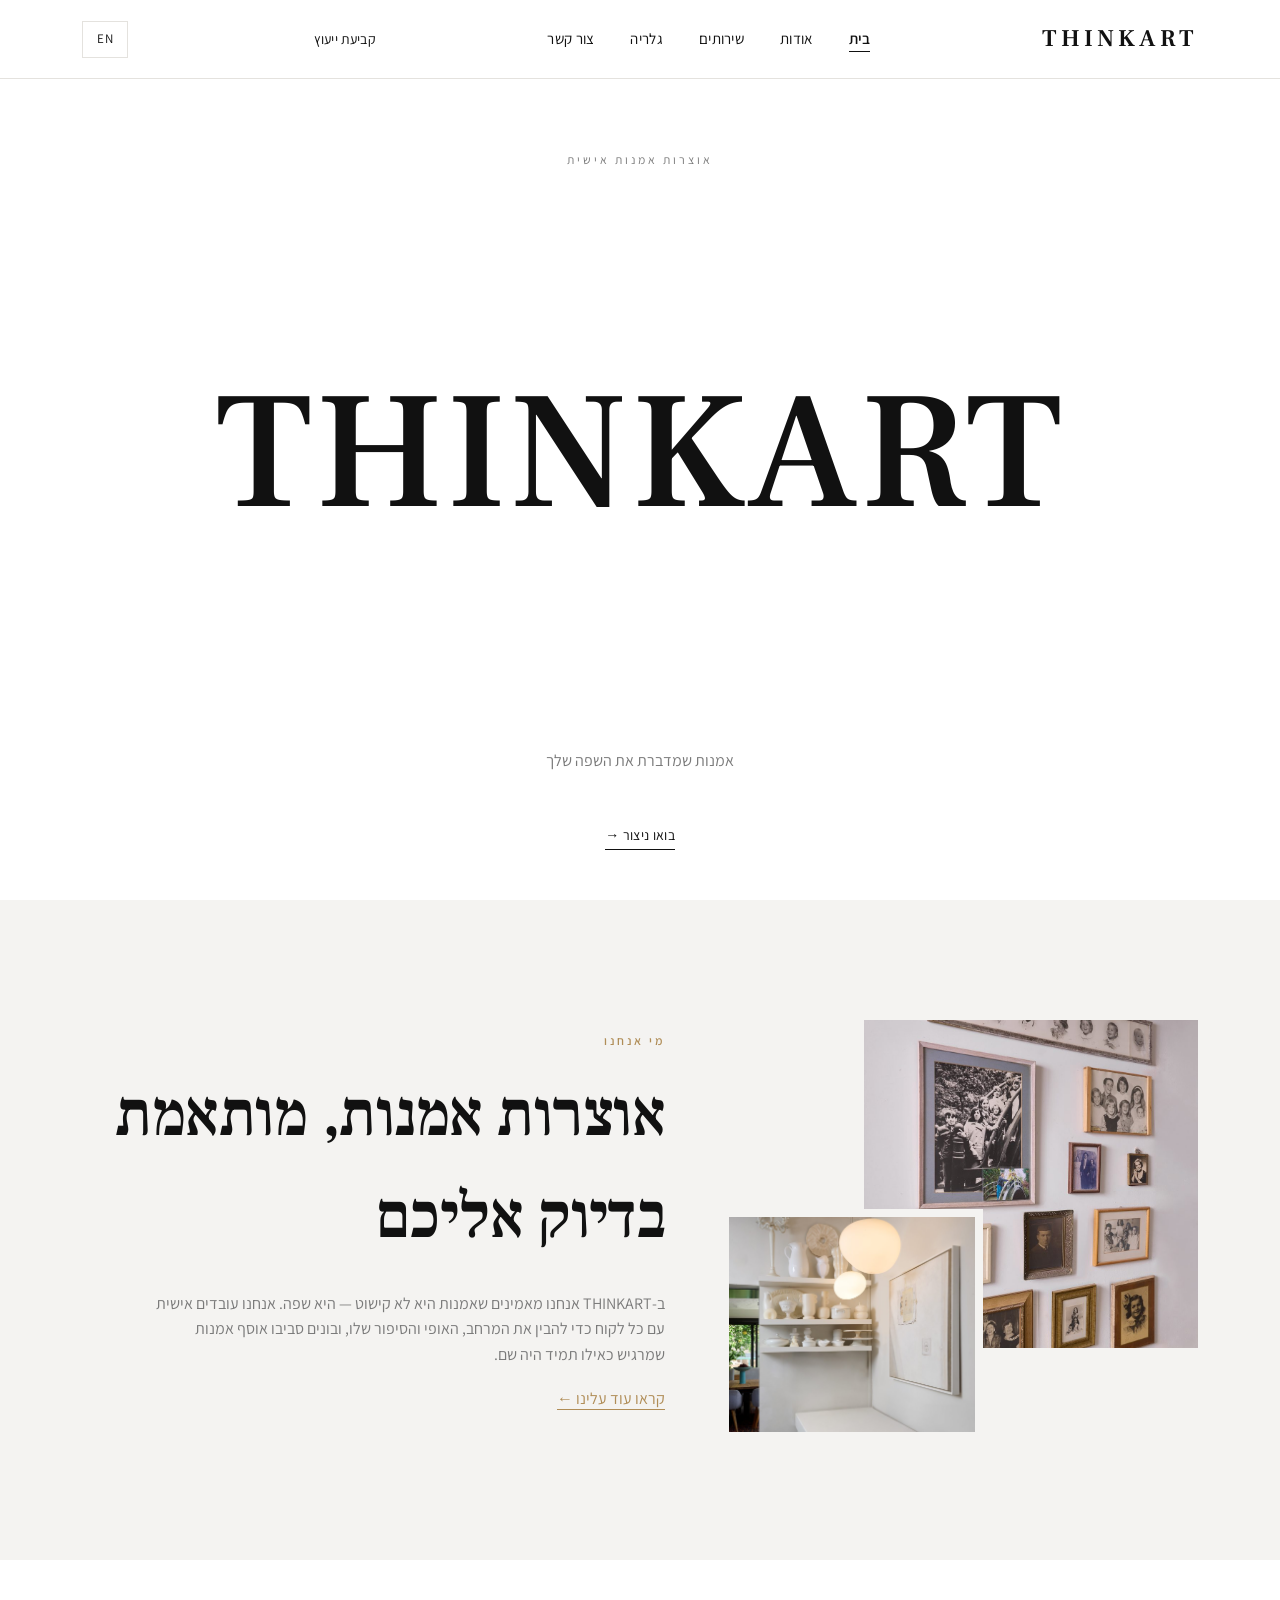
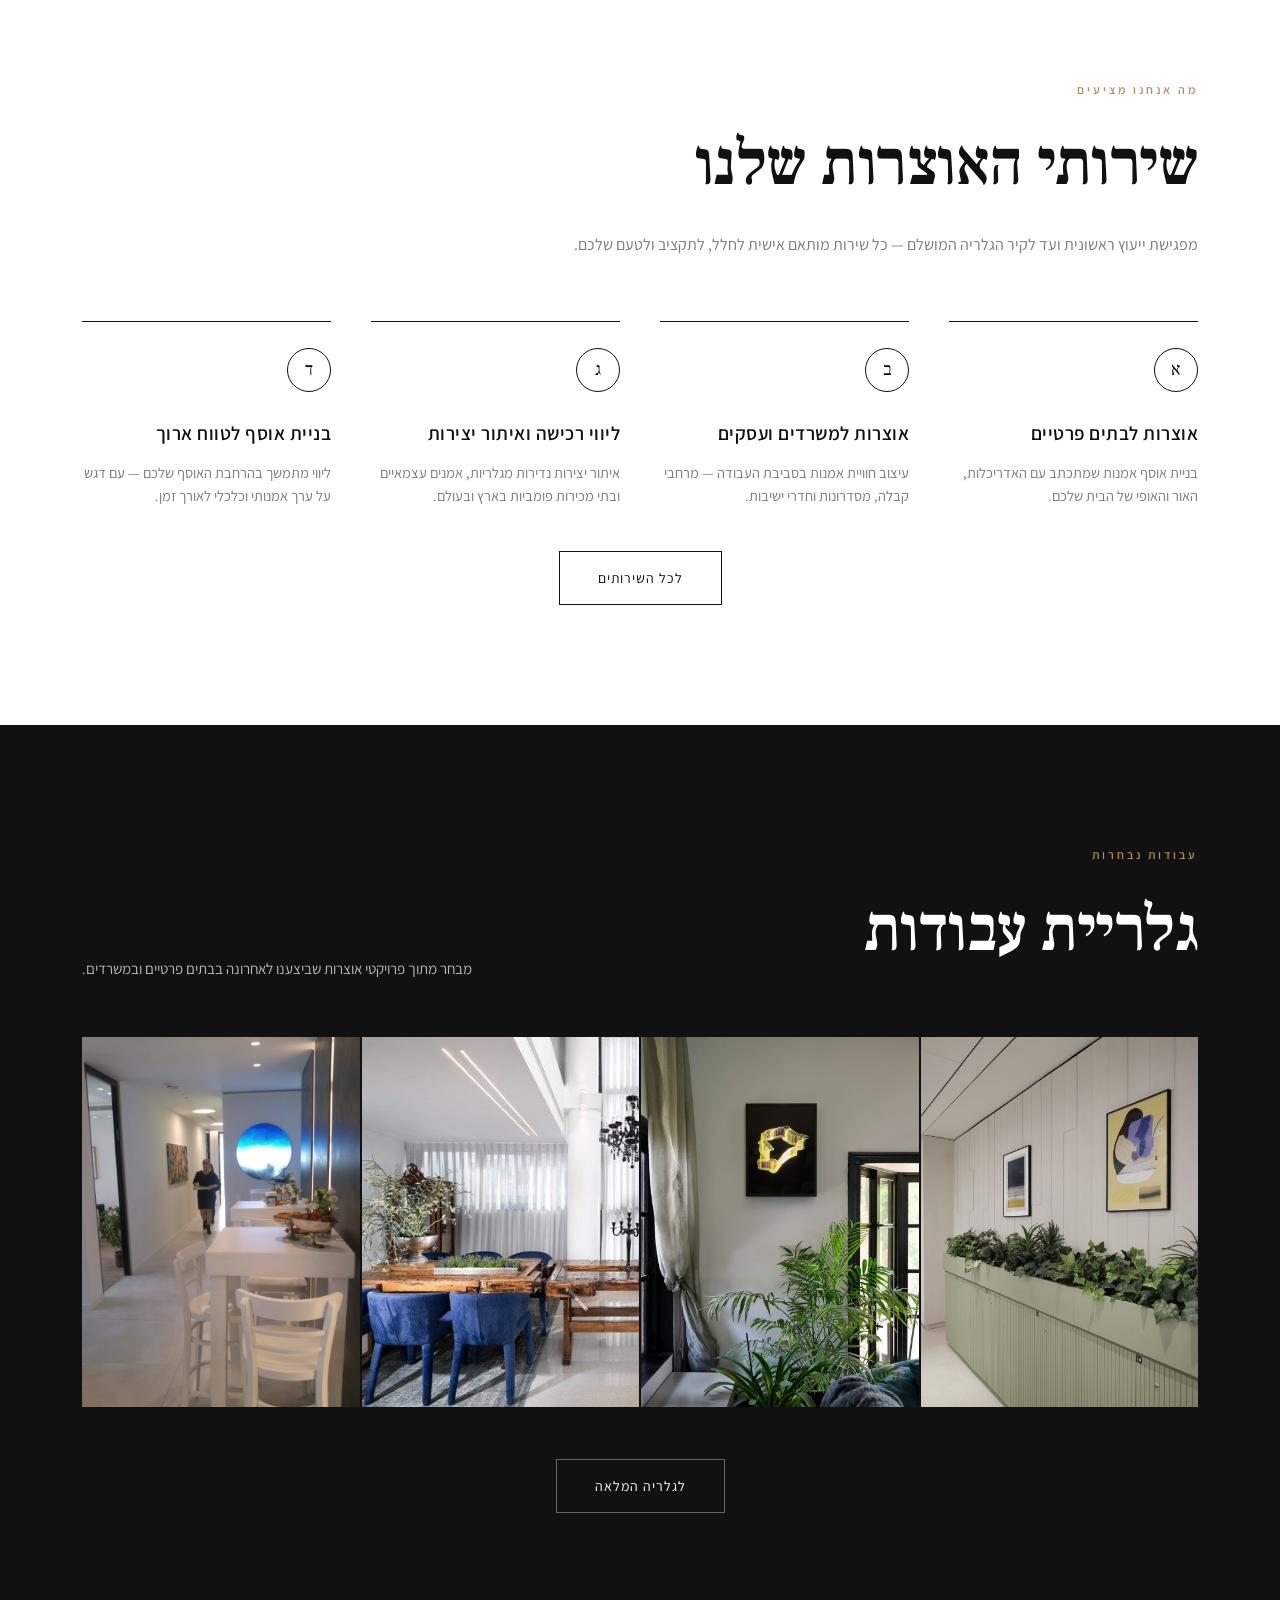
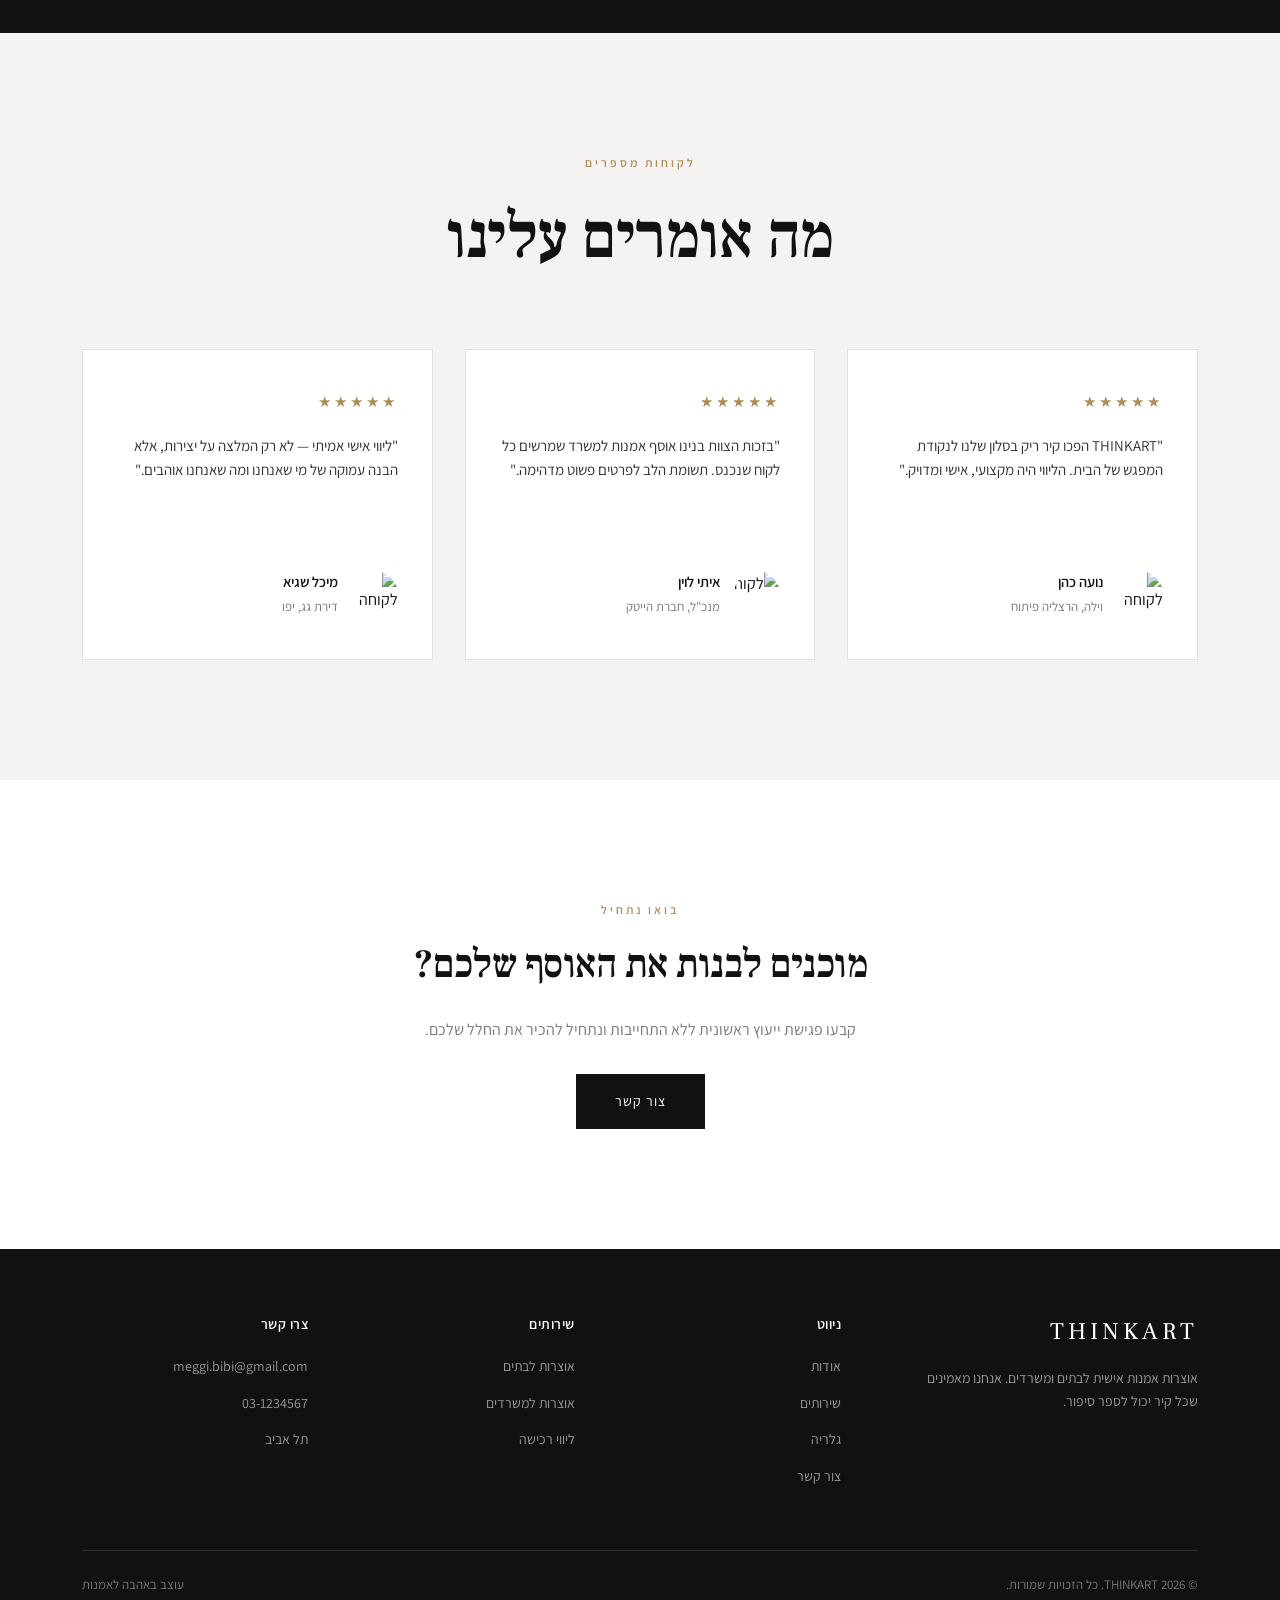
==== commit 53fbcb03: "Update contact email to meggi.bibi@gmail.com across all pages Co-Authored-By: Claude Opus 4.6 <norep" ====
--- a/index.html
+++ b/index.html
@@ -198,7 +198,7 @@
       <div class="footer-col">
         <h4>צרו קשר</h4>
         <ul>
-          <li><a href="#">info@wethinkart.com</a></li>
+          <li><a href="#">meggi.bibi@gmail.com</a></li>
           <li><a href="#">03-1234567</a></li>
           <li><a href="#">תל אביב</a></li>
         </ul>
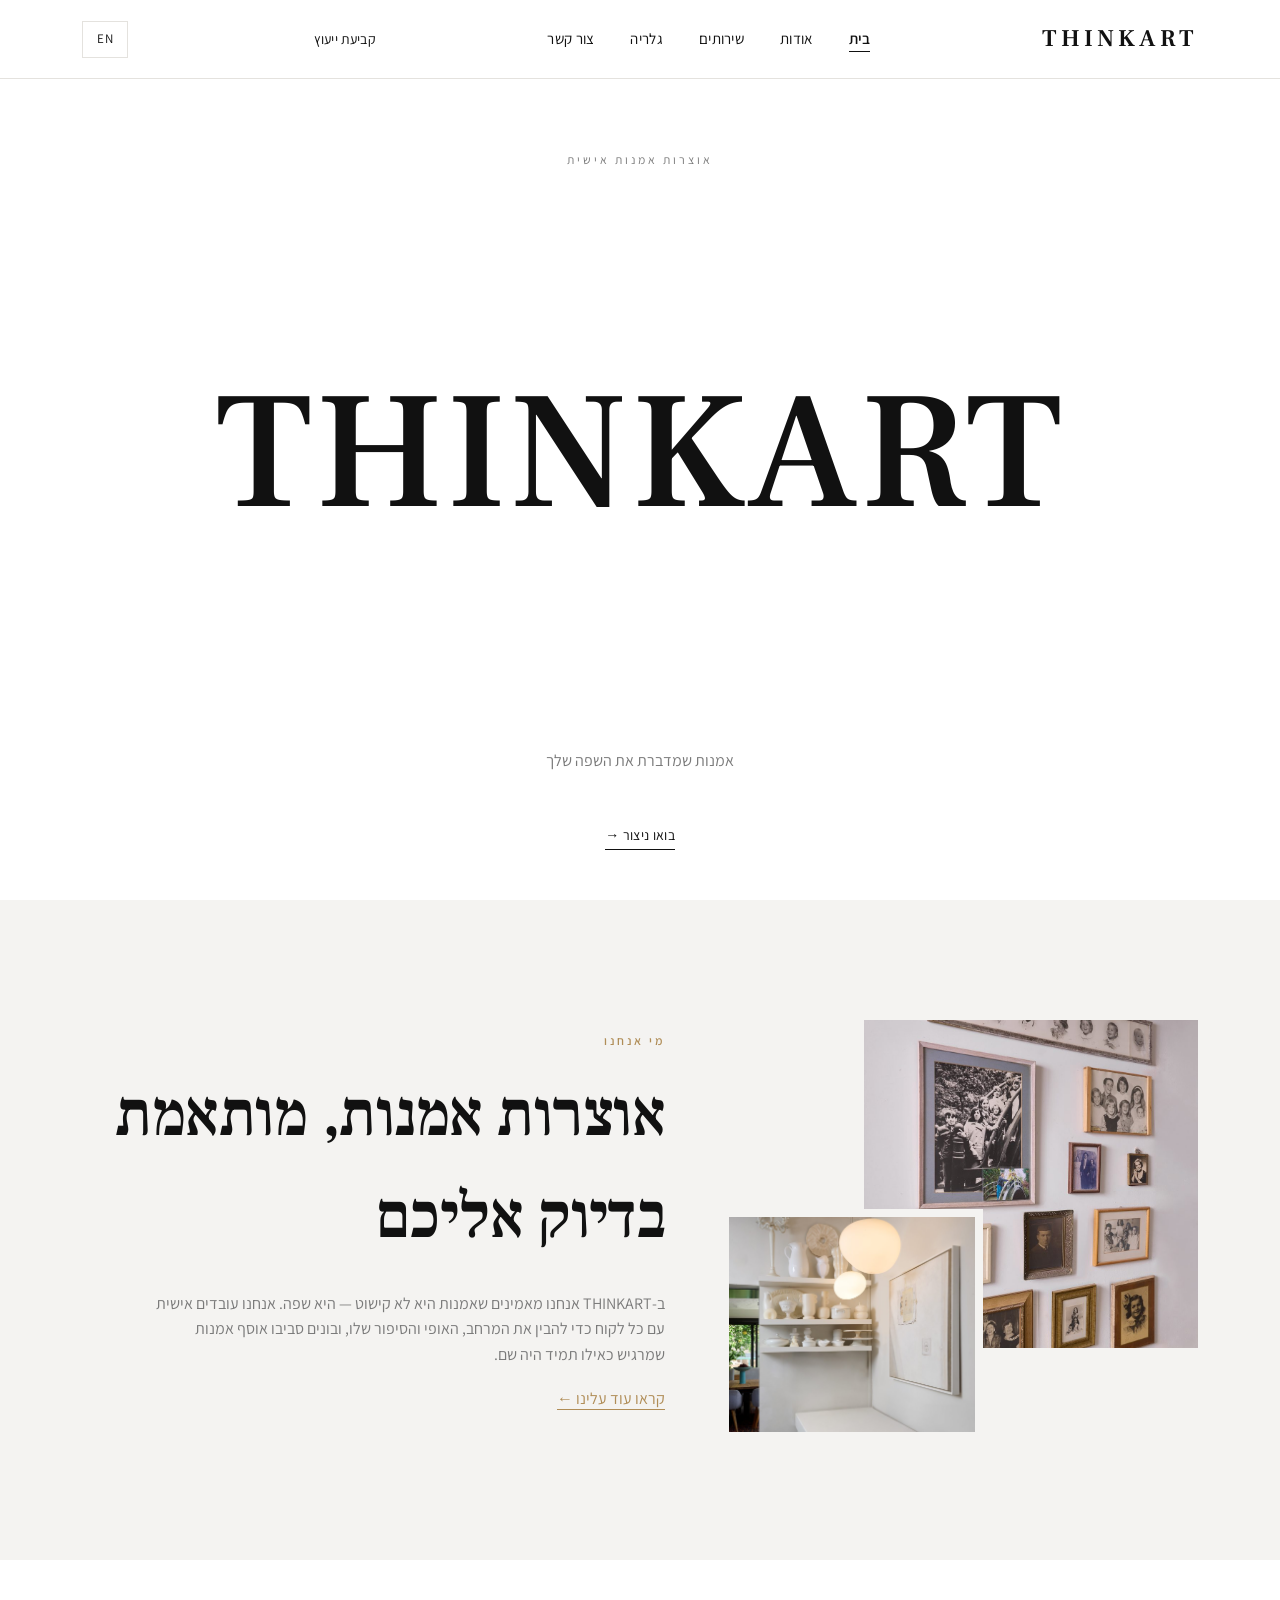
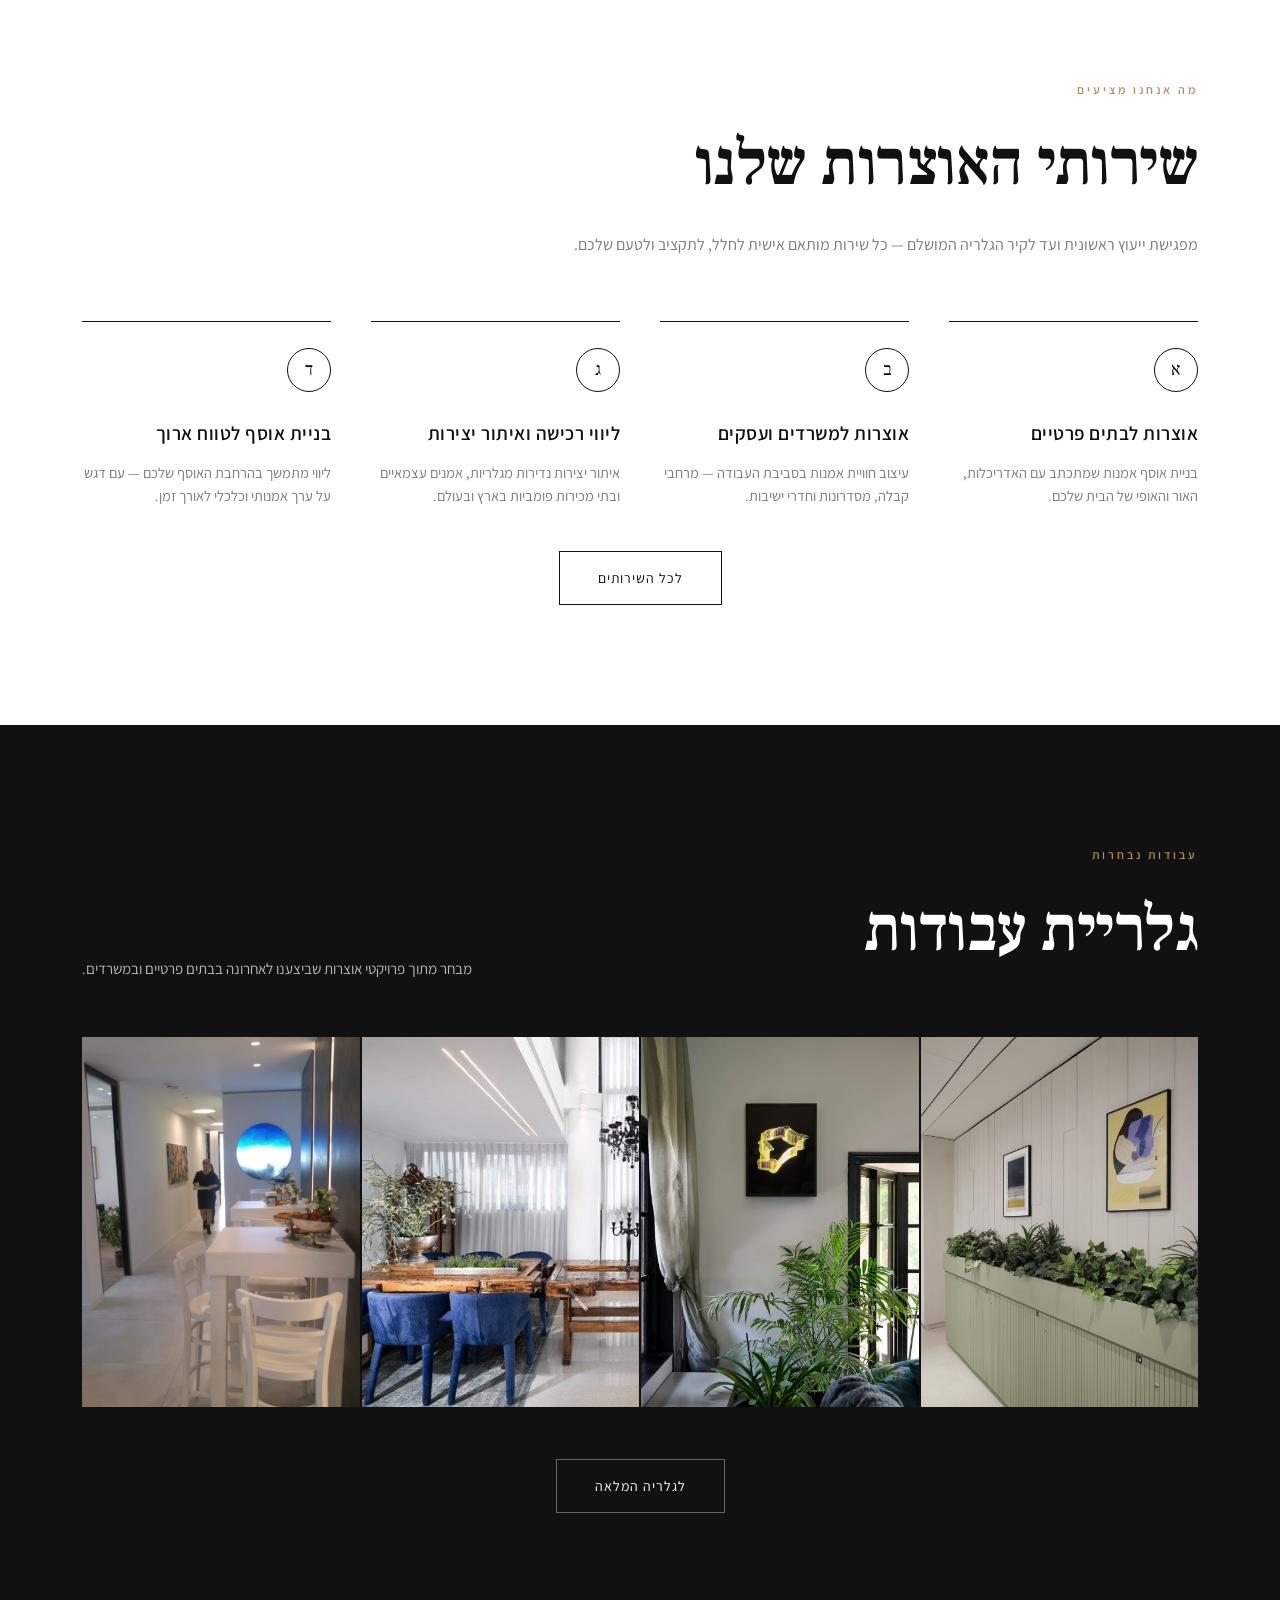
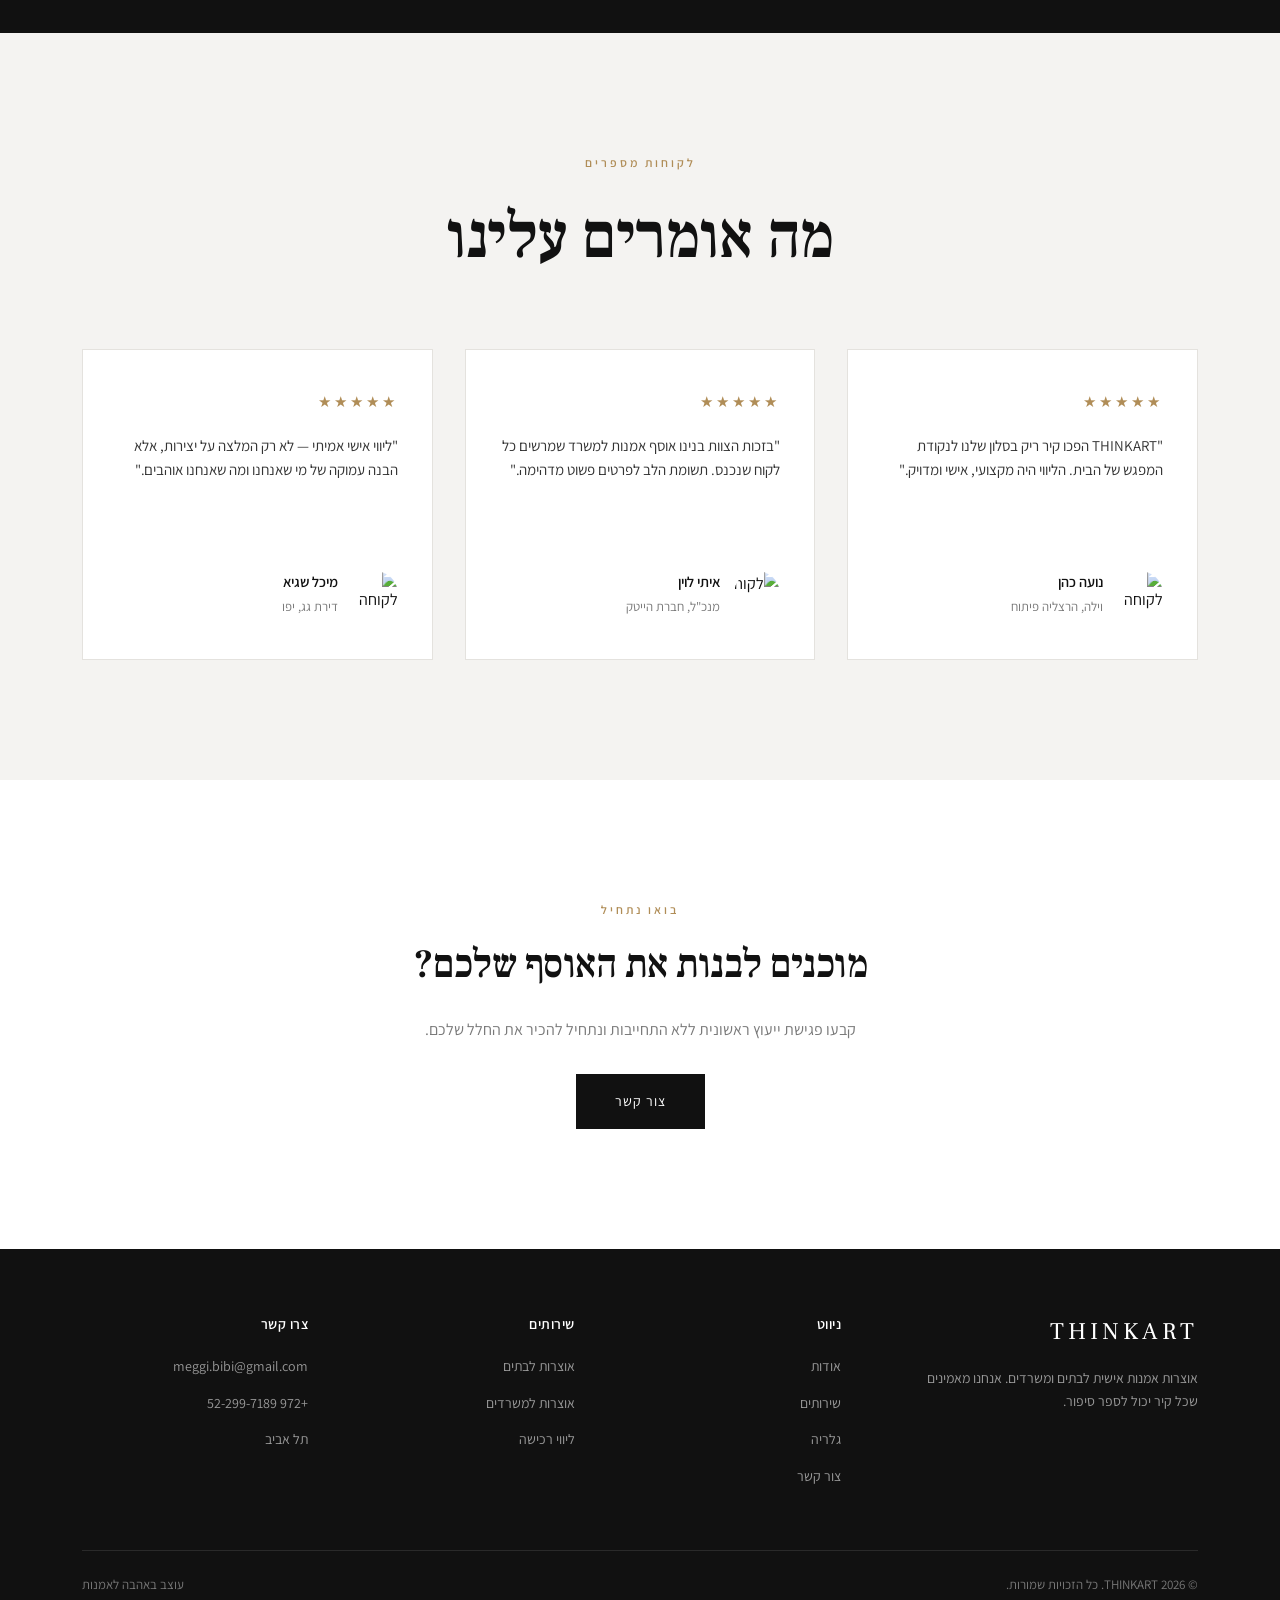
==== commit 414bd1b8: "Update phone number to +972 52-299-7189 across all pages Co-Authored-By: Claude Opus 4.6 <noreply@an" ====
--- a/index.html
+++ b/index.html
@@ -199,7 +199,7 @@
         <h4>צרו קשר</h4>
         <ul>
           <li><a href="#">meggi.bibi@gmail.com</a></li>
-          <li><a href="#">03-1234567</a></li>
+          <li><a href="#">+972 52-299-7189</a></li>
           <li><a href="#">תל אביב</a></li>
         </ul>
       </div>
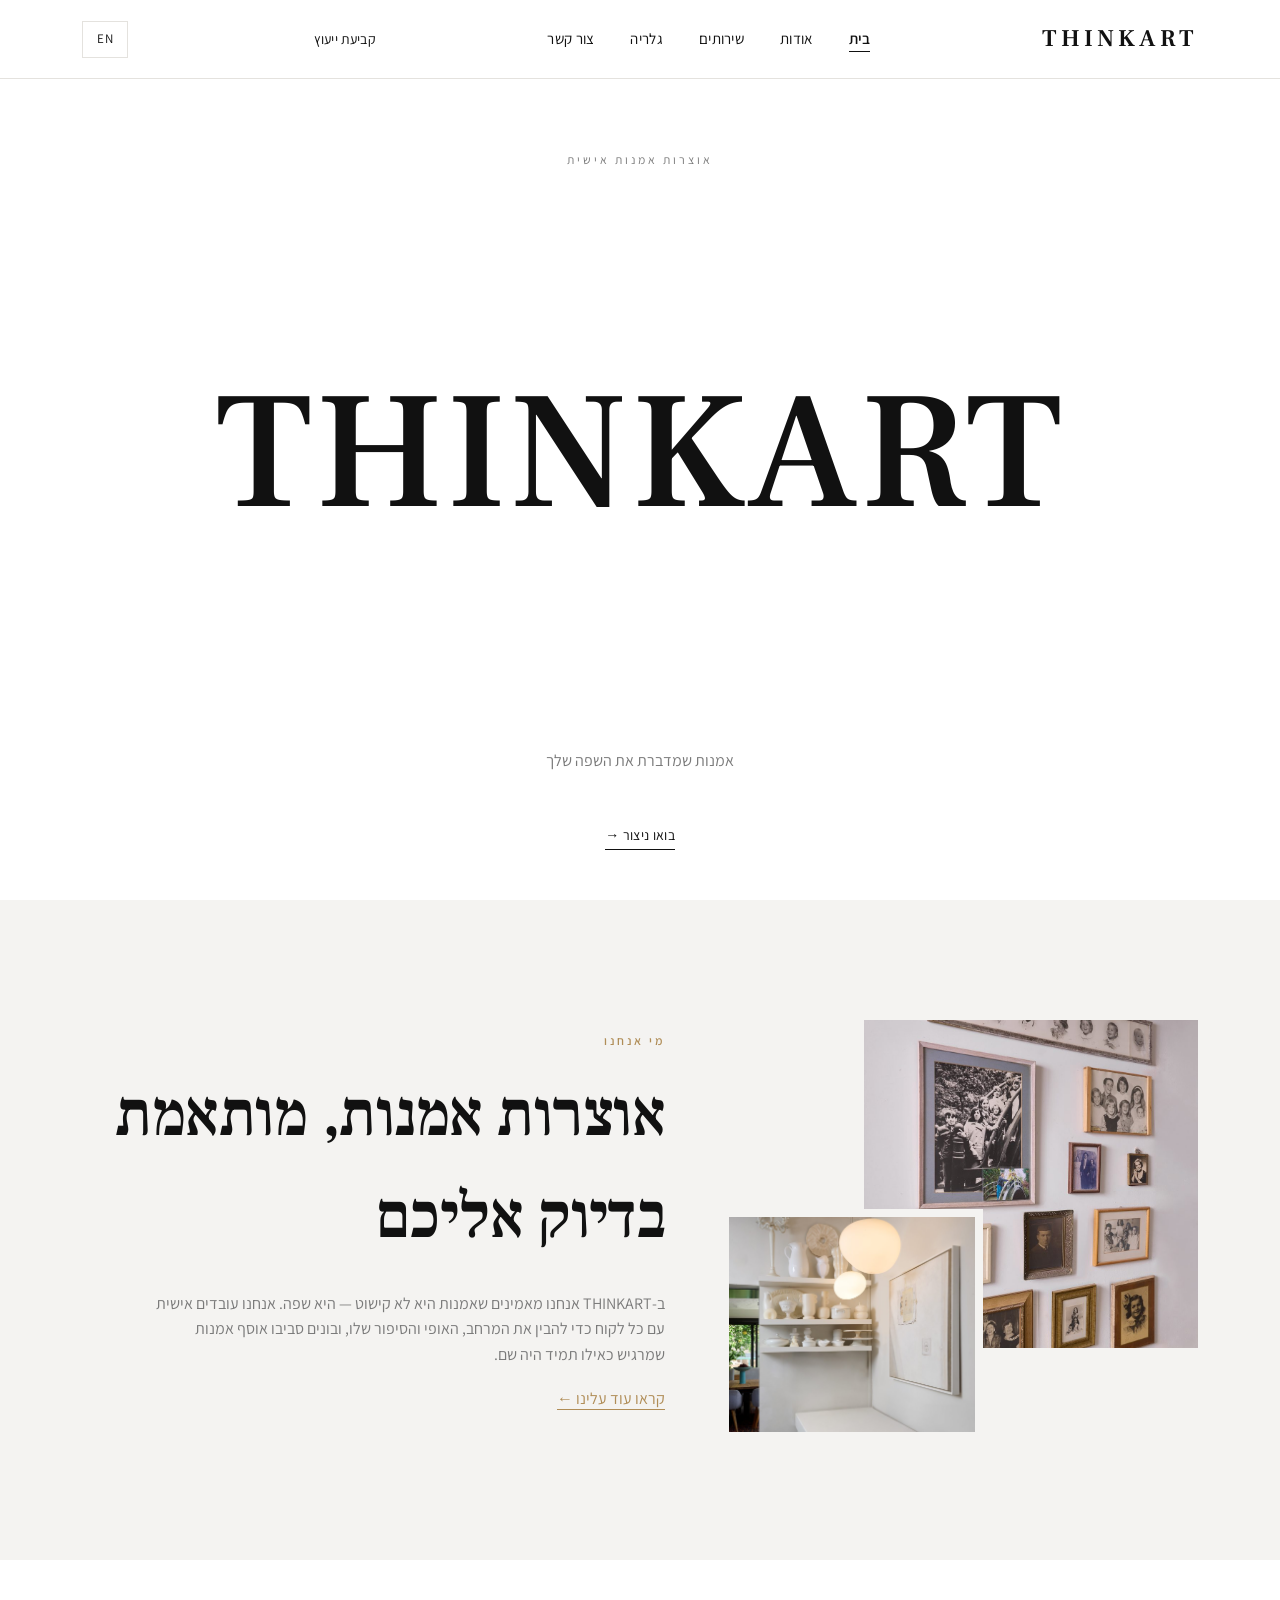
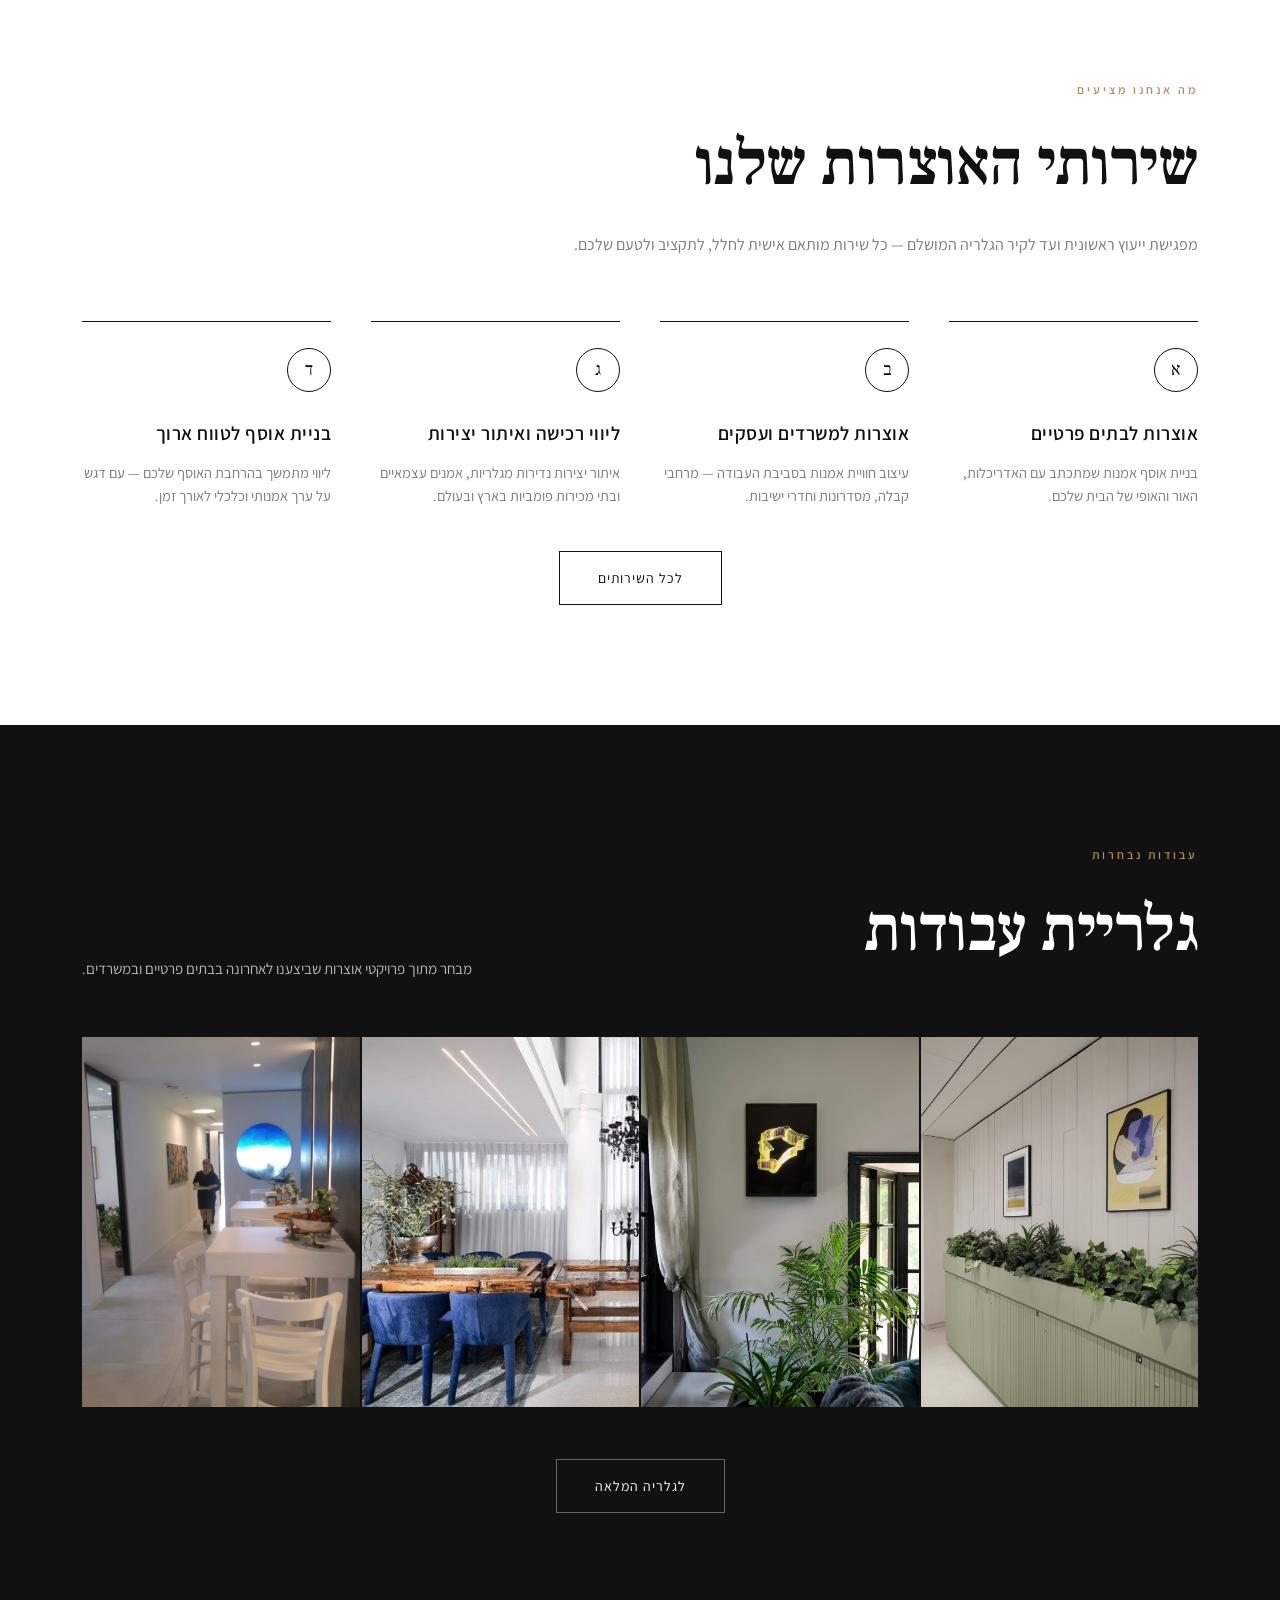
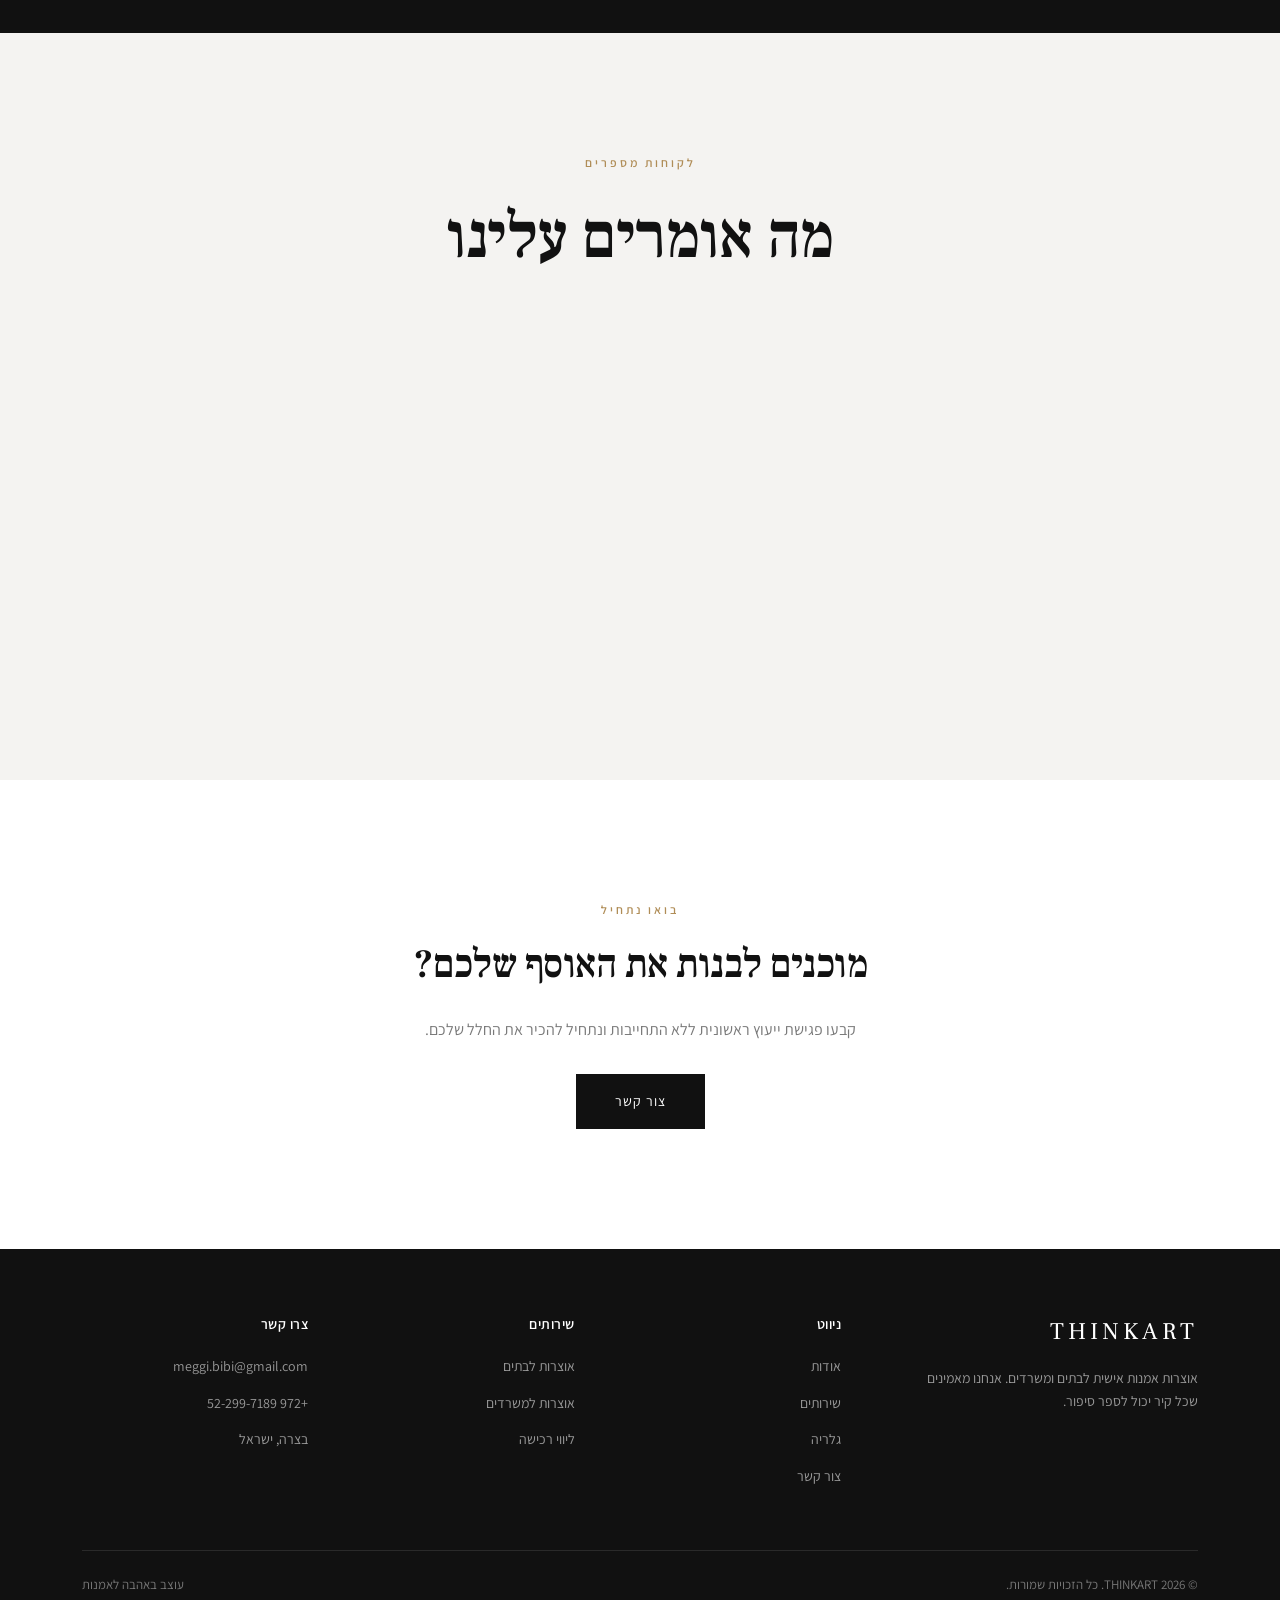
==== commit 822e4a05: "Update location to Batzra, Israel across all pages Co-Authored-By: Claude Opus 4.6 <noreply@anthropi" ====
--- a/index.html
+++ b/index.html
@@ -200,7 +200,7 @@
         <ul>
           <li><a href="#">meggi.bibi@gmail.com</a></li>
           <li><a href="#">+972 52-299-7189</a></li>
-          <li><a href="#">תל אביב</a></li>
+          <li><a href="#">בצרה, ישראל</a></li>
         </ul>
       </div>
     </div>
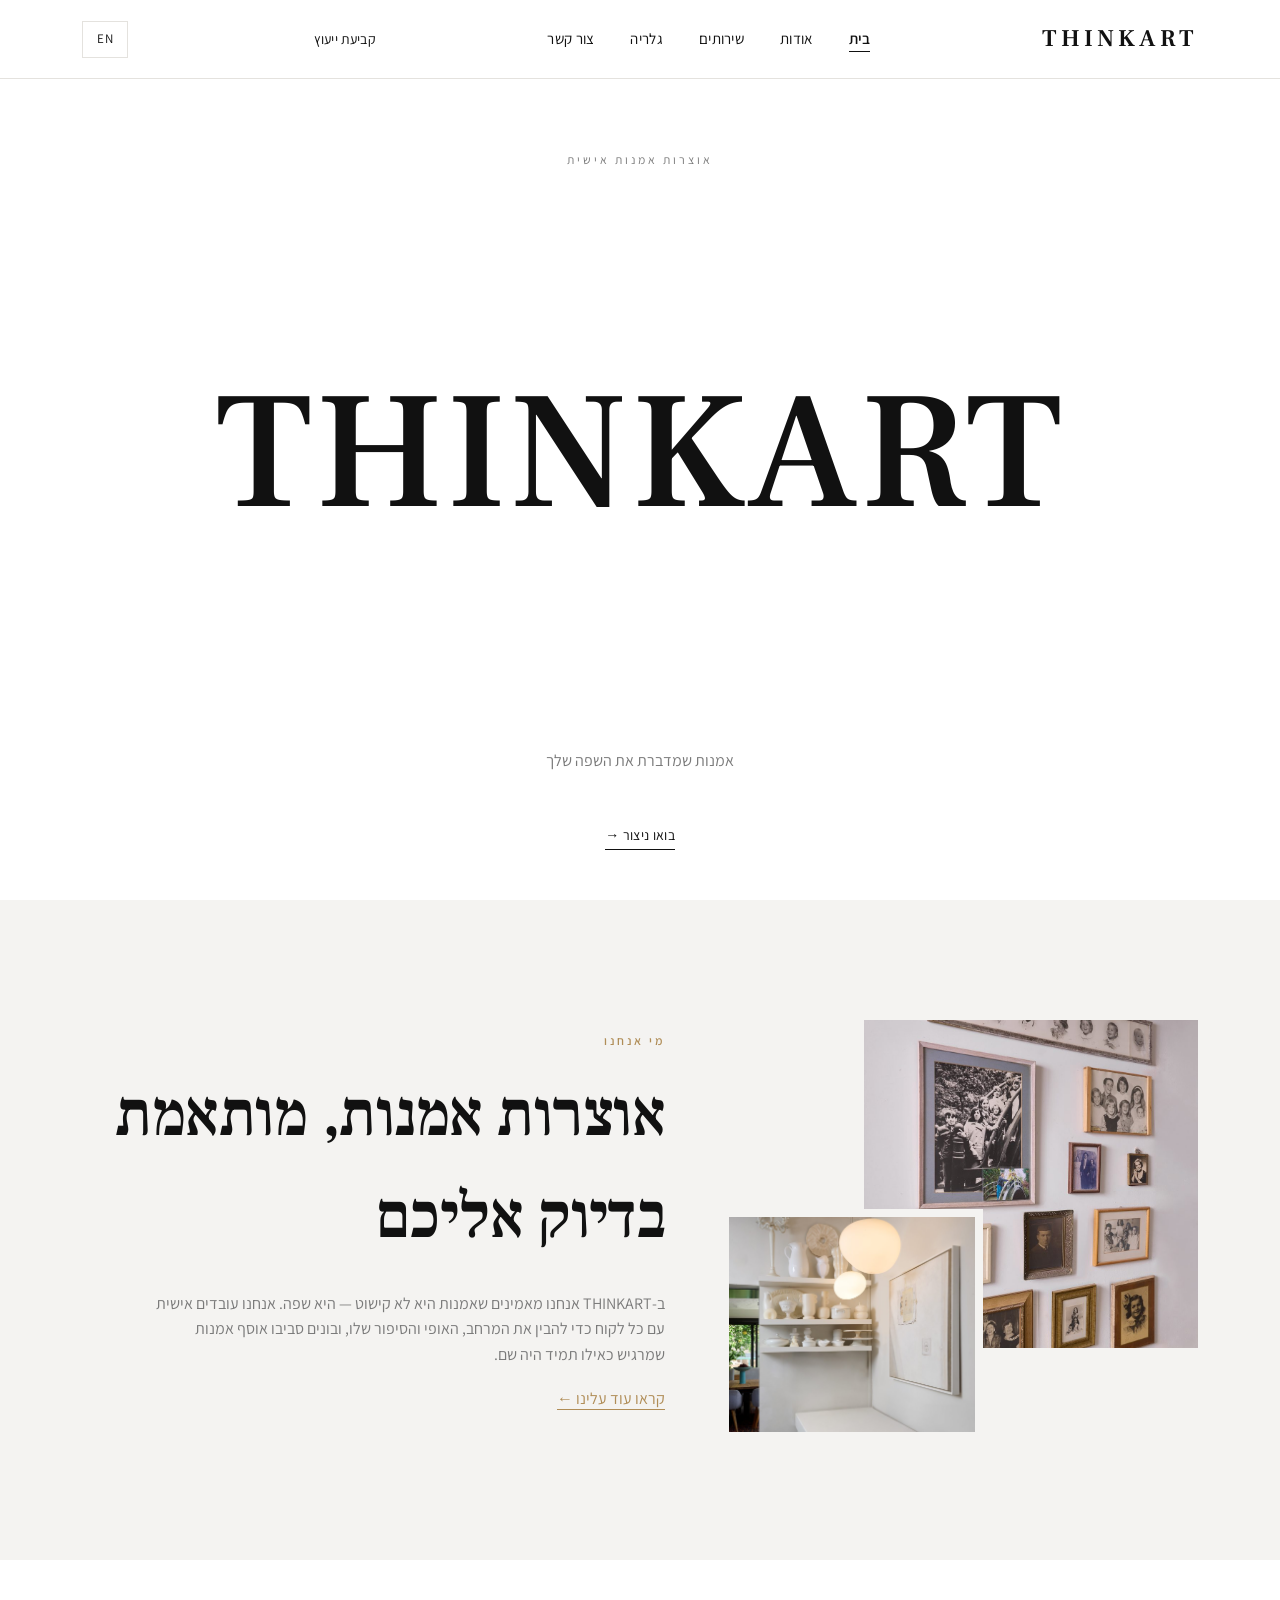
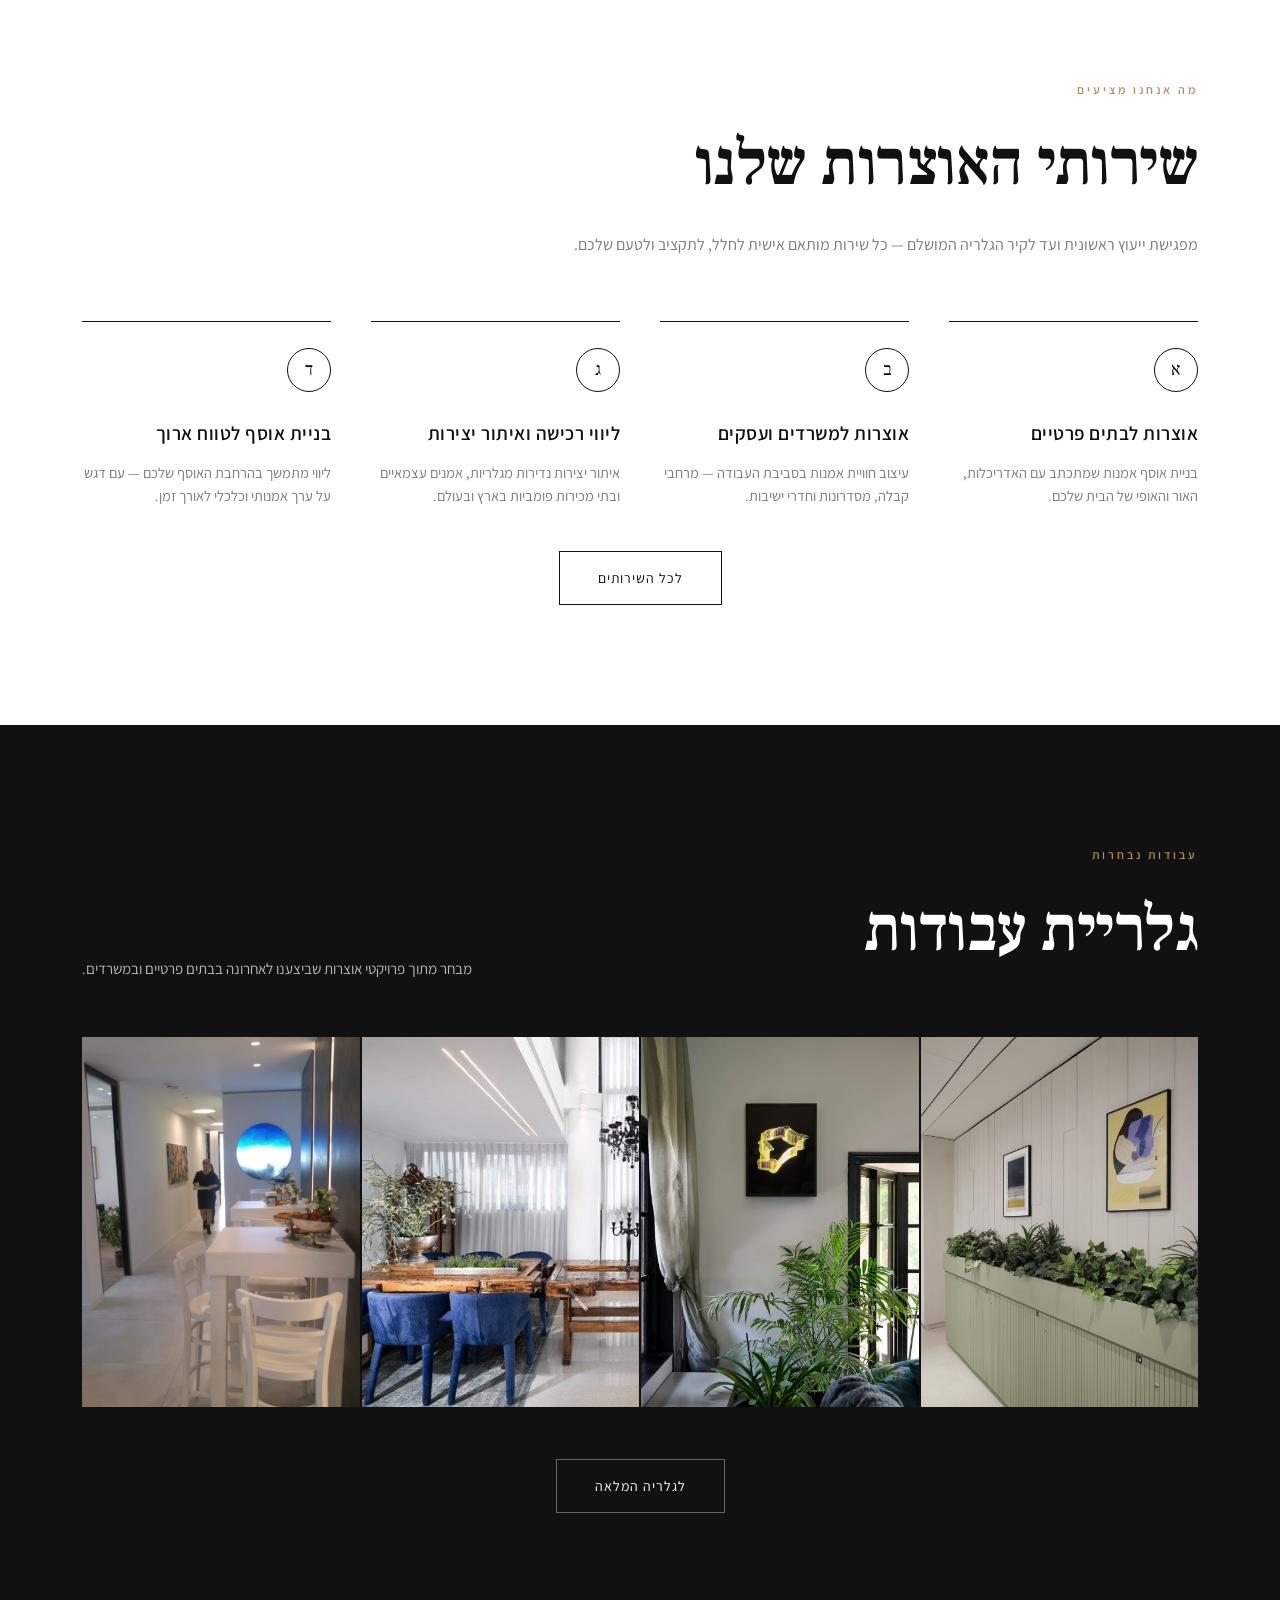
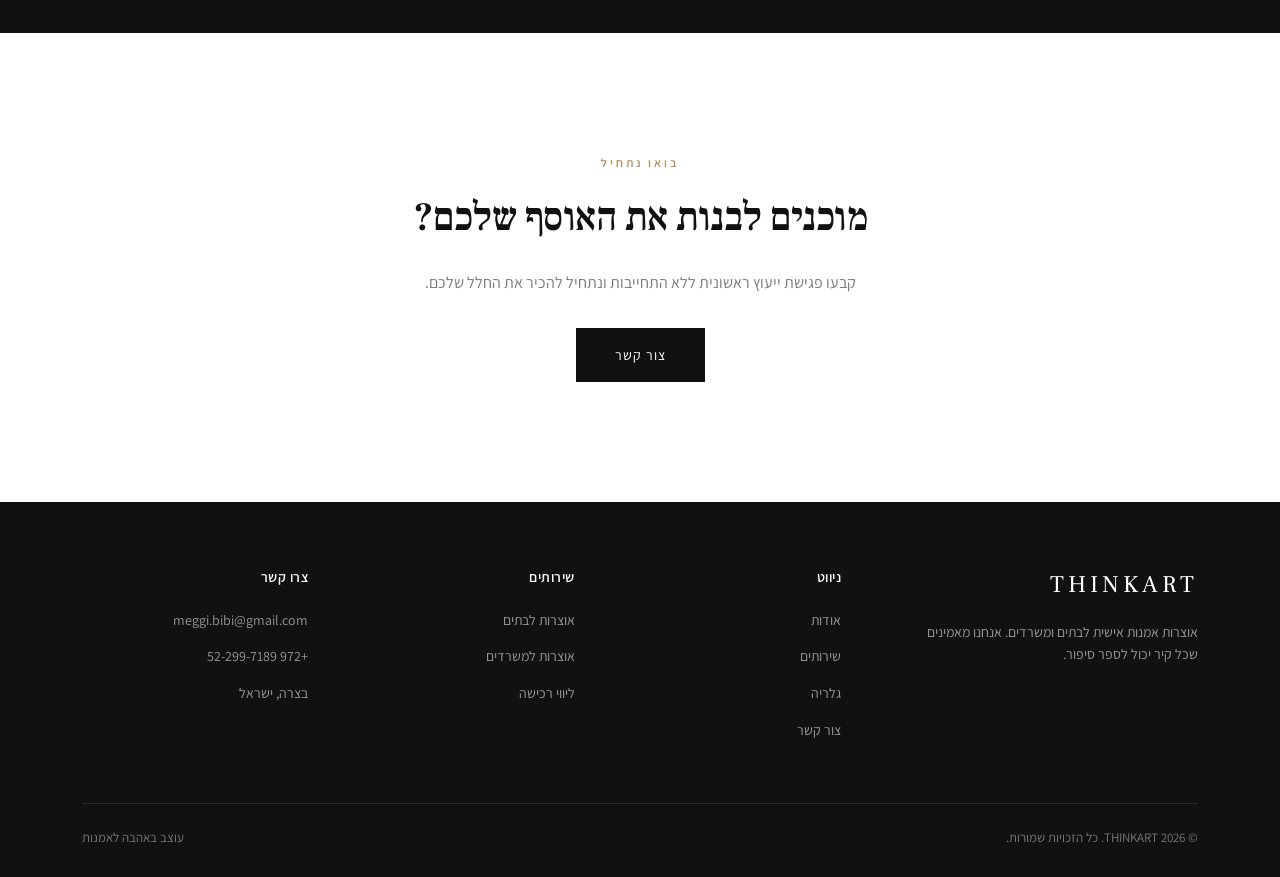
==== commit 55a0392d: "Remove Clients Say / testimonials section from all pages Co-Authored-By: Claude Opus 4.6 <noreply@an" ====
--- a/index.html
+++ b/index.html
@@ -125,41 +125,6 @@
   </div>
 </section>
 
-<section class="testimonials">
-  <div class="container">
-    <div class="t-head reveal">
-      <span class="section-label">לקוחות מספרים</span>
-      <h2>מה אומרים עלינו</h2>
-    </div>
-    <div class="t-grid">
-      <div class="t-card reveal">
-        <div class="t-stars">★★★★★</div>
-        <p>"THINKART הפכו קיר ריק בסלון שלנו לנקודת המפגש של הבית. הליווי היה מקצועי, אישי ומדויק."</p>
-        <div class="t-person">
-          <div class="t-avatar"><img src="https://images.unsplash.com/photo-1544005313-94ddf0286df2?q=80&w=200&auto=format&fit=crop" alt="לקוחה"></div>
-          <div><strong>נועה כהן</strong><span>וילה, הרצליה פיתוח</span></div>
-        </div>
-      </div>
-      <div class="t-card reveal">
-        <div class="t-stars">★★★★★</div>
-        <p>"בזכות הצוות בנינו אוסף אמנות למשרד שמרשים כל לקוח שנכנס. תשומת הלב לפרטים פשוט מדהימה."</p>
-        <div class="t-person">
-          <div class="t-avatar"><img src="https://images.unsplash.com/photo-1500648767791-00dcc994a43e?q=80&w=200&auto=format&fit=crop" alt="לקוח"></div>
-          <div><strong>איתי לוין</strong><span>מנכ"ל, חברת הייטק</span></div>
-        </div>
-      </div>
-      <div class="t-card reveal">
-        <div class="t-stars">★★★★★</div>
-        <p>"ליווי אישי אמיתי — לא רק המלצה על יצירות, אלא הבנה עמוקה של מי שאנחנו ומה שאנחנו אוהבים."</p>
-        <div class="t-person">
-          <div class="t-avatar"><img src="https://images.unsplash.com/photo-1517841905240-472988babdf9?q=80&w=200&auto=format&fit=crop" alt="לקוחה"></div>
-          <div><strong>מיכל שגיא</strong><span>דירת גג, יפו</span></div>
-        </div>
-      </div>
-    </div>
-  </div>
-</section>
-
 <section class="contact">
   <div class="container" style="text-align:center;">
     <div class="reveal">
--- a/style.css
+++ b/style.css
@@ -424,3 +424,10 @@
 .reveal{transition:opacity .7s ease, transform .7s ease;}
 .reveal.pre-hide{opacity:0;transform:translateY(24px);}
 .reveal.visible{opacity:1;transform:translateY(0);}
+
+/* Lightbox */
+.lightbox-overlay{position:fixed;inset:0;background:rgba(0,0,0,.9);z-index:9999;display:flex;align-items:center;justify-content:center;opacity:0;pointer-events:none;transition:opacity .3s ease;}
+.lightbox-overlay.active{opacity:1;pointer-events:auto;}
+.lightbox-overlay img{max-width:90vw;max-height:90vh;object-fit:contain;border-radius:4px;box-shadow:0 8px 40px rgba(0,0,0,.5);}
+.lightbox-close{position:absolute;top:20px;right:24px;font-size:36px;color:var(--white);cursor:pointer;background:none;border:none;line-height:1;z-index:10000;}
+.lightbox-close:hover{color:var(--accent);}
